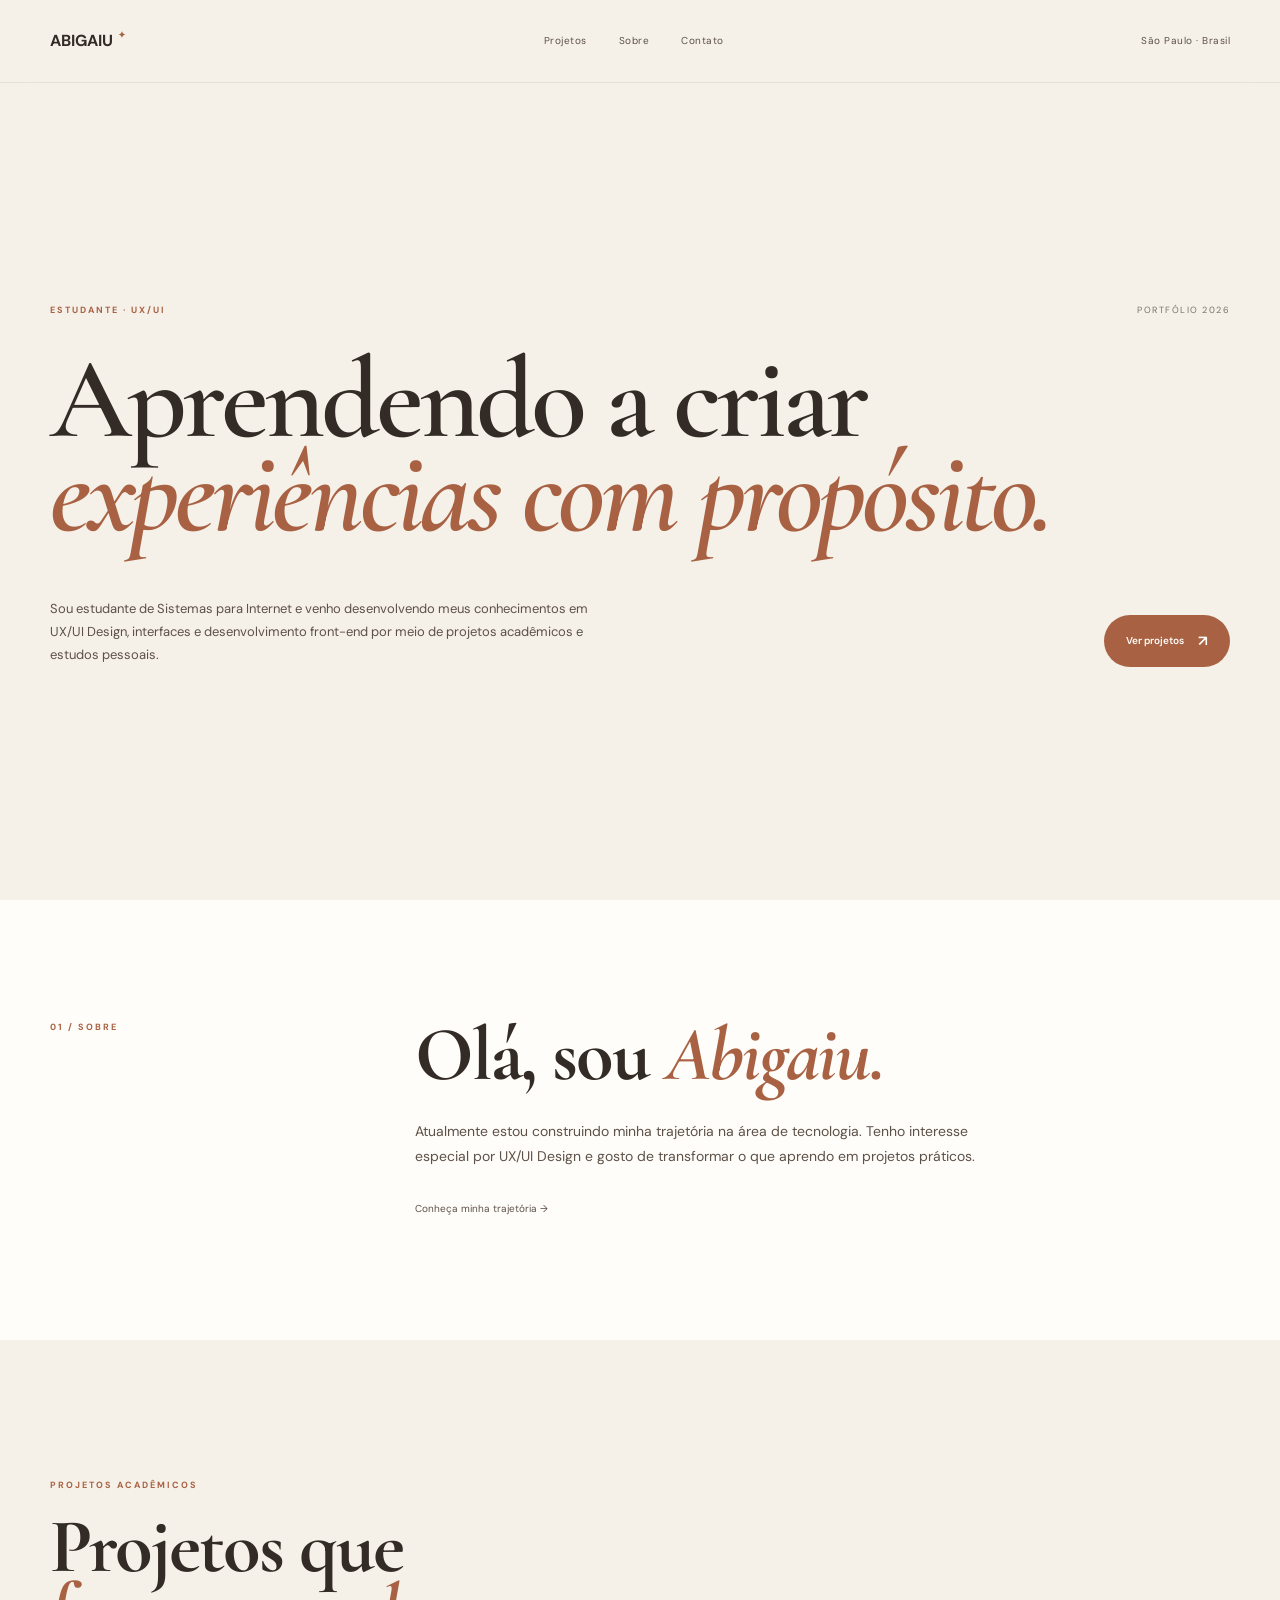
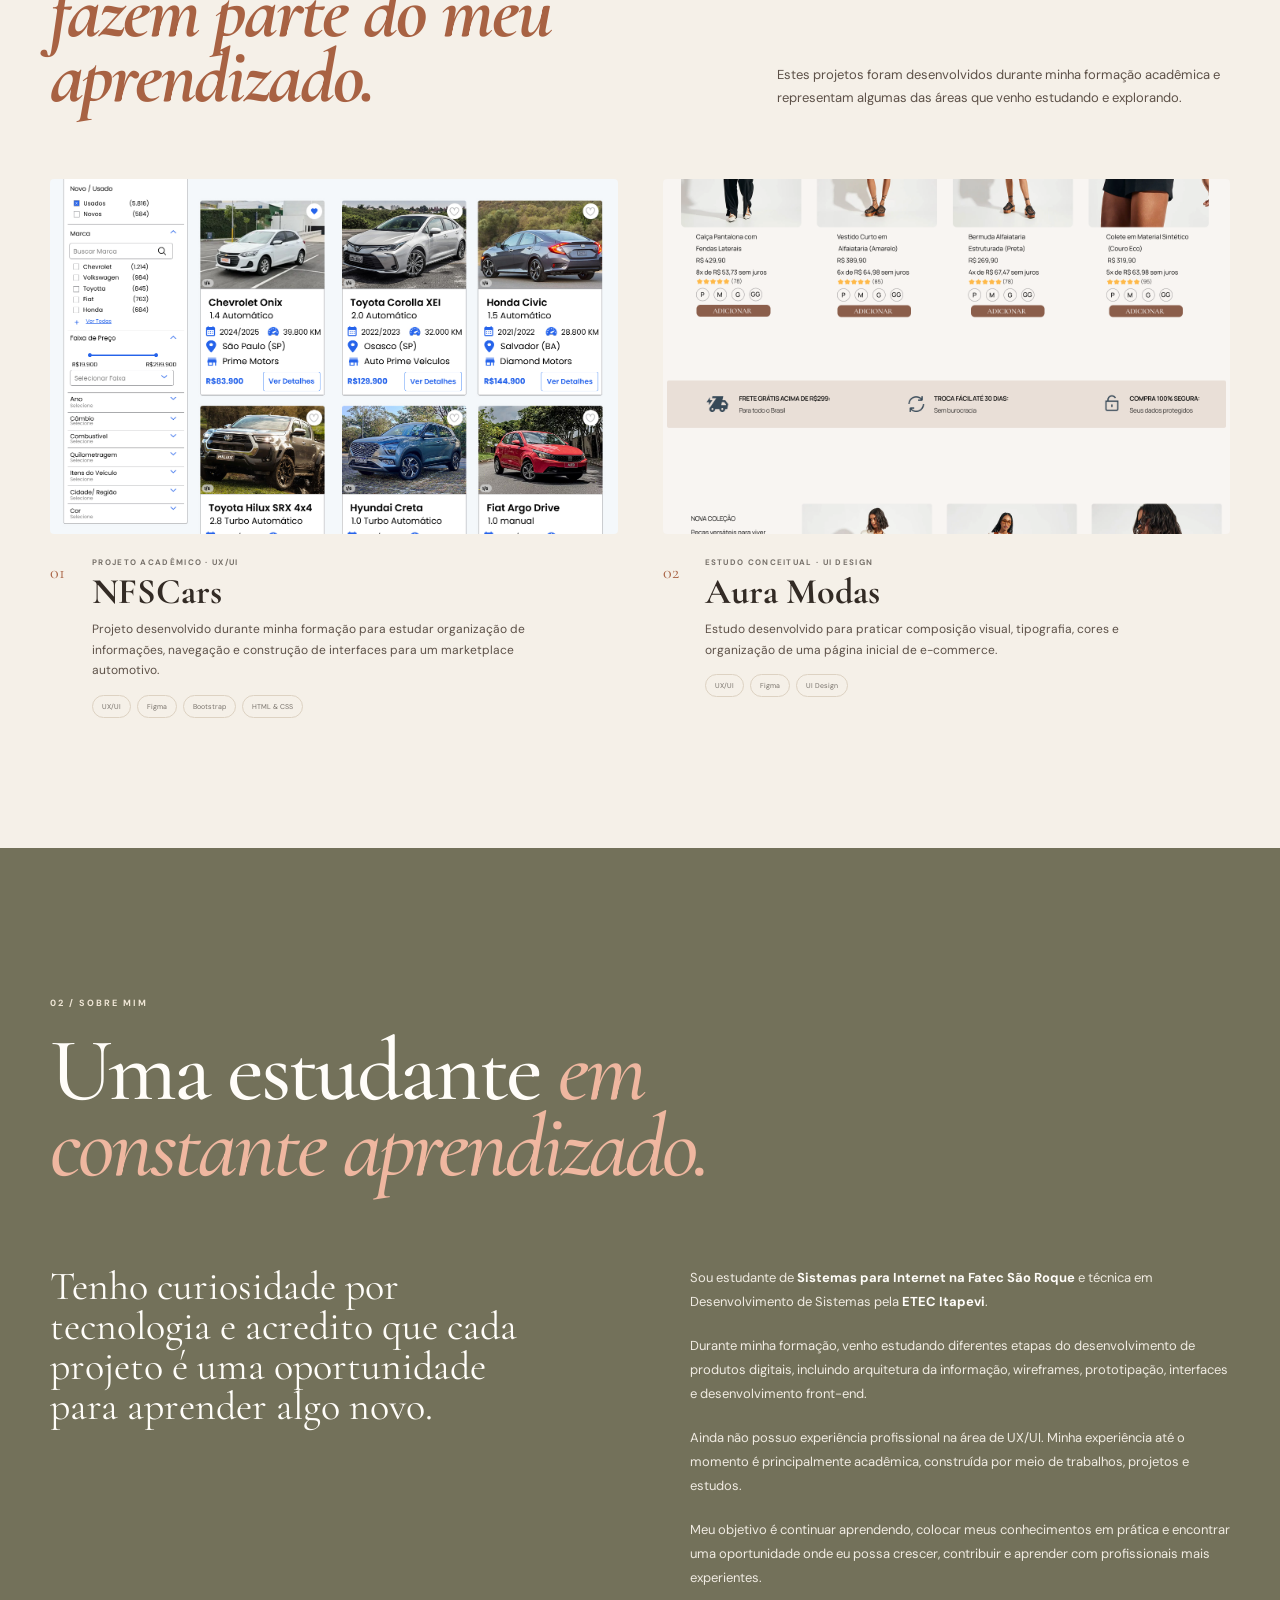
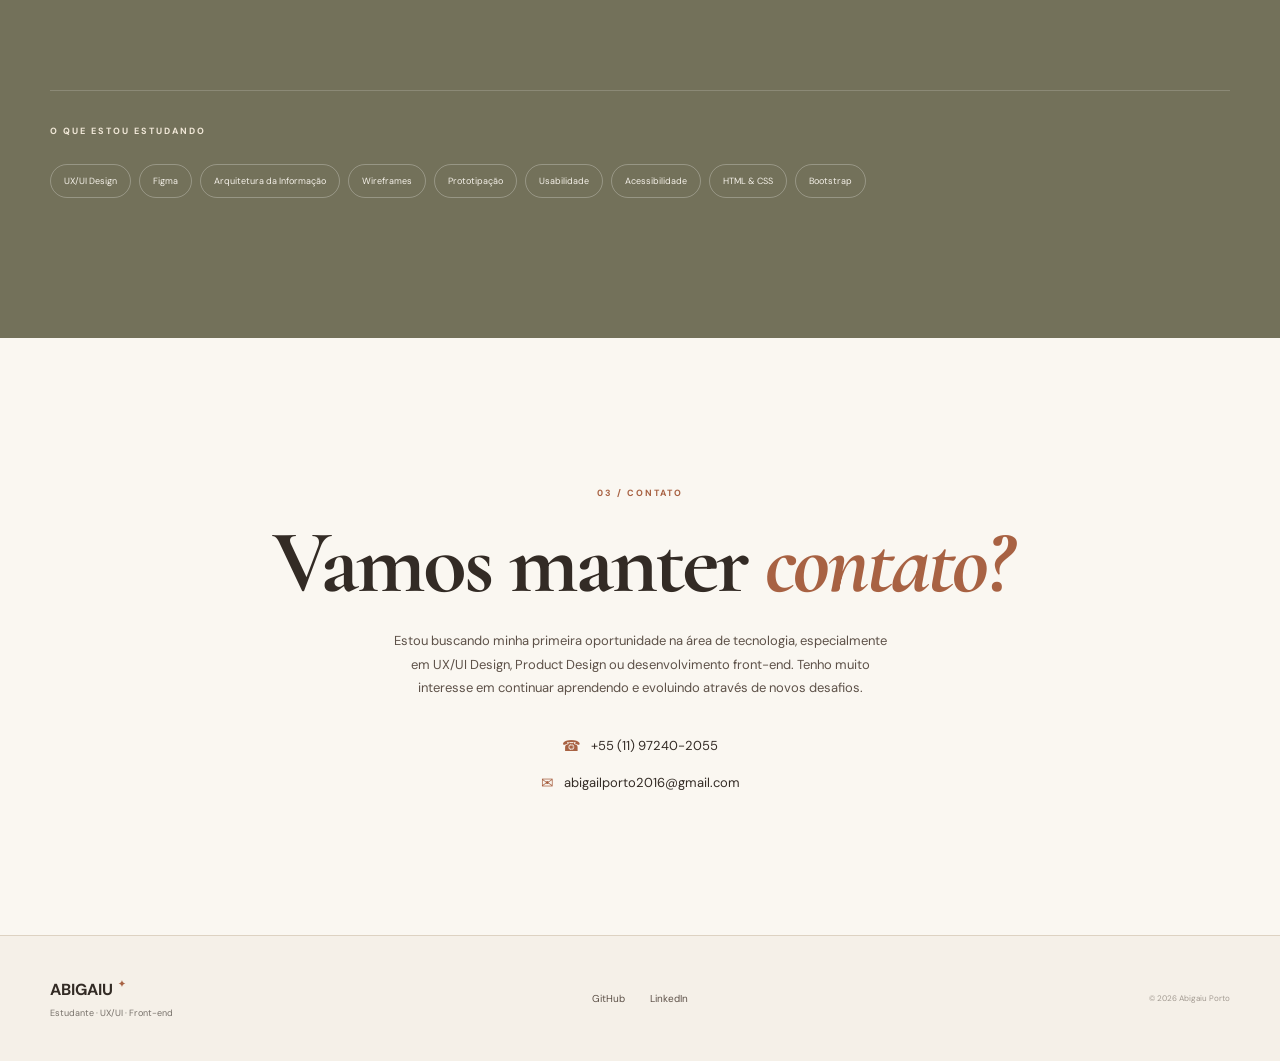
==== index.html @ 609b1595 "adcionando portfolio" ====
<!doctype html>
<html lang="pt-BR">

<head>
    <meta charset="UTF-8">
    <meta name="viewport" content="width=device-width, initial-scale=1.0">

    <meta
        name="description"
        content="Portfólio acadêmico de Abigaiu Porto, estudante de Sistemas para Internet com interesse em UX/UI Design e desenvolvimento front-end."
    >

    <meta name="author" content="Abigaiu Porto">

    <title>Abigaiu Porto | Portfólio</title>

    <link rel="preconnect" href="https://fonts.googleapis.com">
    <link rel="preconnect" href="https://fonts.gstatic.com" crossorigin>

    <link
        href="https://fonts.googleapis.com/css2?family=Cormorant+Garamond:ital,wght@0,500;0,600;0,700;1,500;1,600&family=DM+Sans:wght@400;500;600&display=swap"
        rel="stylesheet"
    >

    <link rel="stylesheet" href="css/style.css">
</head>

<body>

    <header>
        <div class="container nav">

            <a href="index.html" class="logo">
                ABIGAIU<span>✦</span>
            </a>

            <nav aria-label="Navegação principal">
                <a href="#projetos">Projetos</a>
                <a href="#sobre">Sobre</a>
                <a href="#contato">Contato</a>
            </nav>

            <span class="header-contact">
                São Paulo · Brasil
            </span>

        </div>
    </header>

    <main>

        <!-- HERO -->

        <section class="hero">

            <div class="container">

                <div class="hero-top">
                    <span class="eyebrow">
                        ESTUDANTE · UX/UI
                    </span>

                    <span class="hero-location">
                        PORTFÓLIO 2026
                    </span>
                </div>

                <h1>
                    Aprendendo a criar
                    <em>experiências com propósito.</em>
                </h1>

                <div class="hero-bottom">

                    <p>
                        Sou estudante de Sistemas para Internet e venho
                        desenvolvendo meus conhecimentos em UX/UI Design,
                        interfaces e desenvolvimento front-end por meio de
                        projetos acadêmicos e estudos pessoais.
                    </p>

                    <a href="#projetos" class="button">
                        Ver projetos
                        <span>↗</span>
                    </a>

                </div>

            </div>

        </section>


        <!-- INTRODUÇÃO -->

        <section class="intro">

            <div class="container intro-grid">

                <span class="section-number">
                    01 / SOBRE
                </span>

                <div>

                    <h2>
                        Olá, sou
                        <em>Abigaiu.</em>
                    </h2>

                    <p>
                        Atualmente estou construindo minha trajetória na área
                        de tecnologia. Tenho interesse especial por UX/UI
                        Design e gosto de transformar o que aprendo em
                        projetos práticos.
                    </p>

                    <a href="#sobre" class="text-link">
                        Conheça minha trajetória →
                    </a>

                </div>

            </div>

        </section>


        <!-- PROJETOS -->

        <section id="projetos" class="projects">

            <div class="container">

                <div class="section-heading">

                    <div>

                        <span class="eyebrow">
                            PROJETOS ACADÊMICOS
                        </span>

                        <h2>
                            Projetos que
                            <em>fazem parte do meu aprendizado.</em>
                        </h2>

                    </div>

                    <p>
                        Estes projetos foram desenvolvidos durante minha
                        formação acadêmica e representam algumas das áreas
                        que venho estudando e explorando.
                    </p>

                </div>


                <div class="projects-grid">

                    <!-- NFSCARS -->

                    <article class="project">

                        <a
                            href="nfscar.html"
                            aria-label="Ver estudo de caso do projeto NFSCars"
                        >

                            <div class="project-image">

                                <img
                                    src="img/nfscar.jpg"
                                    alt="Interface do projeto acadêmico NFSCars"
                                    loading="lazy"
                                >

                                <span class="project-view">
                                    Ver projeto ↗
                                </span>

                            </div>

                            <div class="project-info">

                                <span class="project-number">
                                    01
                                </span>

                                <div>

                                    <span class="project-category">
                                        PROJETO ACADÊMICO · UX/UI
                                    </span>

                                    <h3>
                                        NFSCars
                                    </h3>

                                    <p>
                                        Projeto desenvolvido durante minha
                                        formação para estudar organização de
                                        informações, navegação e construção
                                        de interfaces para um marketplace
                                        automotivo.
                                    </p>

                                    <ul class="tags">
                                        <li>UX/UI</li>
                                        <li>Figma</li>
                                        <li>Bootstrap</li>
                                        <li>HTML & CSS</li>
                                    </ul>

                                </div>

                            </div>

                        </a>

                    </article>


                    <!-- AURA MODAS -->

                    <article class="project">

                        <a
                            href="aura.html"
                            aria-label="Ver estudo de caso do projeto Aura Modas"
                        >

                            <div class="project-image">

                                <img
                                    src="img/aura.png"
                                    alt="Interface do projeto acadêmico Aura Modas"
                                    loading="lazy"
                                >

                                <span class="project-view">
                                    Ver projeto ↗
                                </span>

                            </div>

                            <div class="project-info">

                                <span class="project-number">
                                    02
                                </span>

                                <div>

                                    <span class="project-category">
                                        ESTUDO CONCEITUAL · UI DESIGN
                                    </span>

                                    <h3>
                                        Aura Modas
                                    </h3>

                                    <p>
                                        Estudo desenvolvido para praticar
                                        composição visual, tipografia, cores
                                        e organização de uma página inicial
                                        de e-commerce.
                                    </p>

                                    <ul class="tags">
                                        <li>UX/UI</li>
                                        <li>Figma</li>
                                        <li>UI Design</li>
                                    </ul>

                                </div>

                            </div>

                        </a>

                    </article>

                </div>

            </div>

        </section>


        <!-- SOBRE -->

        <section id="sobre" class="about">

            <div class="container">

                <span class="eyebrow">
                    02 / SOBRE MIM
                </span>

                <h2>
                    Uma estudante
                    <em>em constante aprendizado.</em>
                </h2>

                <div class="about-grid">

                    <p class="large-text">
                        Tenho curiosidade por tecnologia e acredito que cada
                        projeto é uma oportunidade para aprender algo novo.
                    </p>

                    <div class="about-text">

                        <p>
                            Sou estudante de
                            <strong>Sistemas para Internet na Fatec São Roque</strong>
                            e técnica em Desenvolvimento de Sistemas pela
                            <strong>ETEC Itapevi</strong>.
                        </p>

                        <p>
                            Durante minha formação, venho estudando diferentes
                            etapas do desenvolvimento de produtos digitais,
                            incluindo arquitetura da informação, wireframes,
                            prototipação, interfaces e desenvolvimento
                            front-end.
                        </p>

                        <p>
                            Ainda não possuo experiência profissional na área
                            de UX/UI. Minha experiência até o momento é
                            principalmente acadêmica, construída por meio de
                            trabalhos, projetos e estudos.
                        </p>

                        <p>
                            Meu objetivo é continuar aprendendo, colocar meus
                            conhecimentos em prática e encontrar uma
                            oportunidade onde eu possa crescer, contribuir e
                            aprender com profissionais mais experientes.
                        </p>

                    </div>

                </div>


                <div class="skills">

                    <span class="eyebrow">
                        O QUE ESTOU ESTUDANDO
                    </span>

                    <div>

                        <span>UX/UI Design</span>
                        <span>Figma</span>
                        <span>Arquitetura da Informação</span>
                        <span>Wireframes</span>
                        <span>Prototipação</span>
                        <span>Usabilidade</span>
                        <span>Acessibilidade</span>
                        <span>HTML & CSS</span>
                        <span>Bootstrap</span>

                    </div>

                </div>

            </div>

        </section>


        <!-- CONTATO -->

        <section id="contato" class="contact">

            <div class="container">

                <span class="eyebrow">
                    03 / CONTATO
                </span>

                <h2>
                    Vamos manter
                    <em>contato?</em>
                </h2>

                <p>
                    Estou buscando minha primeira oportunidade na área de
                    tecnologia, especialmente em UX/UI Design, Product Design
                    ou desenvolvimento front-end. Tenho muito interesse em
                    continuar aprendendo e evoluindo através de novos desafios.
                </p>

                <div class="contact-info">

                    <a href="tel:+5511972402055">
                        <span aria-hidden="true">☎</span>
                        +55 (11) 97240-2055
                    </a>

                    <a href="mailto:abigailporto2016@gmail.com">
                        <span aria-hidden="true">✉</span>
                        abigailporto2016@gmail.com
                    </a>

                </div>

            </div>

        </section>

    </main>


    <!-- FOOTER -->

    <footer>

        <div class="container footer-grid">

            <div>

                <a href="index.html" class="logo">
                    ABIGAIU<span>✦</span>
                </a>

                <p>
                    Estudante · UX/UI · Front-end
                </p>

            </div>

            <div class="footer-links">

                <a
                    href="https://github.com/SEU-USUARIO"
                    target="_blank"
                    rel="noopener noreferrer"
                >
                    GitHub
                </a>

                <a
                    href="https://www.linkedin.com/in/abigaiu-porto-aab7561bb/"
                    target="_blank"
                    rel="noopener noreferrer"
                >
                    LinkedIn
                </a>

            </div>

            <small>
                © 2026 Abigaiu Porto
            </small>

        </div>

    </footer>

</body>

</html>
---- css/style.css ----
:root {
    --cream: #f5f0e8;
    --cream-light: #faf7f1;
    --beige: #e5d8c5;
    --brown: #332b25;
    --brown-light: #5d5148;
    --terracotta: #a86243;
    --olive: #73715a;
    --gray: #77716a;
    --gray-light: #a29a91;
    --white: #fffdf9;
    --line: #ddd2c2;

    --sans: "DM Sans", sans-serif;
    --serif: "Cormorant Garamond", Georgia, serif;

    --max: 1180px;
}

* {
    margin: 0;
    padding: 0;
    box-sizing: border-box;
}

html {
    scroll-behavior: smooth;
}

body {
    font-family: var(--sans);
    color: var(--brown);
    background: var(--cream);
    line-height: 1.6;
    overflow-x: hidden;
}

a {
    color: inherit;
    text-decoration: none;
}

img {
    display: block;
    max-width: 100%;
}

ul {
    list-style: none;
}

::selection {
    color: var(--white);
    background: var(--terracotta);
}

.container {
    width: min(var(--max), calc(100% - 80px));
    margin-inline: auto;
}


/* =========================
   TIPOGRAFIA
========================= */

.eyebrow,
.section-number {
    color: var(--terracotta);
    font-size: 9px;
    font-weight: 700;
    letter-spacing: 2px;
    text-transform: uppercase;
}

.section-number {
    display: block;
    margin-bottom: 18px;
}


/* =========================
   HEADER
========================= */

header {
    position: fixed;
    inset: 0 0 auto;
    z-index: 100;
    background: #f5f0e8eb;
    border-bottom: 1px solid #332b2514;
    backdrop-filter: blur(15px);
}

.nav {
    min-height: 82px;
    display: flex;
    align-items: center;
    justify-content: space-between;
}

.logo {
    display: flex;
    align-items: flex-start;
    font-size: 16px;
    font-weight: 700;
}

.logo span {
    margin-left: 5px;
    color: var(--terracotta);
    font-size: 9px;
}

nav {
    display: flex;
    align-items: center;
    gap: 32px;
}

nav a,
.header-contact {
    color: var(--brown-light);
    font-size: 10px;
    letter-spacing: .5px;
}

nav a {
    position: relative;
    transition: .25s;
}

nav a:hover {
    color: var(--terracotta);
}

nav a::after {
    content: "";
    position: absolute;
    left: 0;
    bottom: -7px;
    width: 0;
    height: 1px;
    background: var(--terracotta);
    transition: .25s;
}

nav a:hover::after {
    width: 100%;
}

.nav-button,
.button {
    display: inline-flex;
    align-items: center;
    justify-content: center;
    border-radius: 50px;
    color: var(--white);
    background: var(--terracotta);
    font-weight: 600;
    transition: .25s;
}

.nav-button {
    padding: 10px 17px;
    font-size: 9px;
}

.nav-button:hover,
.button:hover {
    color: var(--white);
    background: var(--brown);
    transform: translateY(-2px);
}


/* =========================
   BOTÕES
========================= */

.button {
    gap: 14px;
    padding: 14px 22px;
    font-size: 10px;
}

.button span {
    font-size: 15px;
}

.text-link {
    color: var(--brown-light);
    font-size: 10px;
}

.text-link:hover {
    color: var(--terracotta);
}


/* =========================
   HERO
========================= */

.hero {
    min-height: 100vh;
    padding: 150px 0 80px;
    display: flex;
    align-items: center;
}

.hero-top {
    display: flex;
    justify-content: space-between;
    align-items: center;
    margin-bottom: 35px;
}

.hero-location {
    color: var(--gray);
    font-size: 9px;
    letter-spacing: 1.5px;
}

.hero h1 {
    max-width: 1050px;
    font-family: var(--serif);
    font-size: clamp(70px, 9vw, 120px);
    line-height: .82;
    letter-spacing: -4px;
    font-weight: 600;
}

.hero h1 em {
    display: block;
    color: var(--terracotta);
    font-style: italic;
}

.hero-bottom {
    display: grid;
    grid-template-columns: 1fr auto;
    gap: 60px;
    align-items: end;
    margin-top: 55px;
}

.hero-bottom p {
    max-width: 560px;
    color: var(--brown-light);
    font-size: 13px;
    line-height: 1.8;
}


/* =========================
   INTRO
========================= */

.intro {
    padding: 120px 0;
    background: var(--white);
}

.intro-grid {
    display: grid;
    grid-template-columns: .35fr 1fr;
    gap: 80px;
}

.intro h2 {
    max-width: 700px;
    font-family: var(--serif);
    font-size: clamp(55px, 6vw, 80px);
    line-height: .9;
    letter-spacing: -2px;
}

.intro h2 em {
    color: var(--terracotta);
    font-style: italic;
}

.intro p {
    max-width: 570px;
    margin: 30px 0 25px;
    color: var(--brown-light);
    font-size: 14px;
    line-height: 1.8;
}


/* =========================
   PROJETOS
========================= */

.projects {
    padding: 130px 0;
}

.section-heading {
    display: grid;
    grid-template-columns: 1fr .7fr;
    gap: 80px;
    align-items: end;
    margin-bottom: 70px;
}

.section-heading h2 {
    max-width: 650px;
    margin-top: 18px;
    font-family: var(--serif);
    font-size: clamp(55px, 6vw, 82px);
    line-height: .85;
    letter-spacing: -2px;
}

.section-heading h2 em {
    display: block;
    color: var(--terracotta);
    font-style: italic;
}

.section-heading p {
    max-width: 450px;
    color: var(--brown-light);
    font-size: 13px;
    line-height: 1.8;
}


/* GRID DOS PROJETOS */

.projects-grid {
    display: grid;
    grid-template-columns: repeat(2, minmax(0, 1fr));
    gap: 45px;
    align-items: start;
}


/* CARD */

.project {
    width: 100%;
    margin: 0;
}

.project-image {
    position: relative;
    width: 100%;
    aspect-ratio: 16 / 10;
    overflow: hidden;
    background: var(--beige);
    border-radius: 4px;
}

.project-image img {
    width: 100%;
    height: 100%;
    object-fit: cover;
    transition: transform .5s ease;
}

.project:hover .project-image img {
    transform: scale(1.025);
}

.project-view {
    position: absolute;
    inset: 0;
    display: grid;
    place-items: center;
    opacity: 0;
    color: var(--brown);
    background: #332b2538;
    transition: opacity .3s;
}

.project:hover .project-view {
    opacity: 1;
}

.project-view::before {
    content: "";
    position: absolute;
    width: 68px;
    height: 68px;
    border-radius: 50%;
    background: var(--white);
}

.project-view {
    font-size: 9px;
    font-weight: 600;
    letter-spacing: 1px;
    text-transform: uppercase;
}

.project-view {
    z-index: 1;
}

.project-view::before {
    z-index: -1;
}


/* INFORMAÇÕES */

.project-info {
    display: grid;
    grid-template-columns: 30px 1fr;
    gap: 12px;
    padding-top: 22px;
}

.project-number {
    padding-top: 2px;
    color: var(--terracotta);
    font-family: var(--serif);
    font-size: 18px;
}

.project-category {
    display: block;
    margin-bottom: 7px;
    color: var(--gray);
    font-size: 8px;
    font-weight: 700;
    letter-spacing: 1.3px;
}

.project-info h3 {
    font-family: var(--serif);
    font-size: 36px;
    line-height: .9;
}

.project-info p {
    max-width: 480px;
    margin-top: 11px;
    color: var(--brown-light);
    font-size: 12px;
    line-height: 1.7;
}


/* TAGS */

.tags {
    display: flex;
    flex-wrap: wrap;
    gap: 6px;
    margin-top: 14px;
}

.tags li {
    padding: 5px 9px;
    border: 1px solid var(--line);
    border-radius: 50px;
    color: var(--gray);
    font-size: 7px;
}


/* =========================
   SOBRE
========================= */

.about {
    padding: 140px 0;
    color: var(--white);
    background: var(--olive);
}

.about .eyebrow {
    color: #f0e7d7;
}

.about h2 {
    max-width: 850px;
    margin-top: 20px;
    font-family: var(--serif);
    font-size: clamp(60px, 7vw, 90px);
    line-height: .85;
    letter-spacing: -3px;
    font-weight: 500;
}

.about h2 em {
    color: #efb7a0;
    font-style: italic;
}

.about-grid {
    display: grid;
    grid-template-columns: 1fr 1fr;
    gap: 100px;
    margin-top: 80px;
}

.large-text {
    max-width: 500px;
    font-family: var(--serif);
    font-size: 40px;
    line-height: 1;
    color: var(--white);
}

.about-text p {
    max-width: 570px;
    margin-bottom: 20px;
    color: #f0ebe2;
    font-size: 13px;
    line-height: 1.85;
}

.about-text strong {
    color: var(--white);
}


/* COMPETÊNCIAS */

.skills {
    margin-top: 80px;
    padding-top: 25px;
    border-top: 1px solid #ffffff2b;
}

.skills > div {
    display: flex;
    flex-wrap: wrap;
    gap: 8px;
    margin-top: 22px;
}

.skills > div > span {
    padding: 9px 13px;
    border: 1px solid #ffffff42;
    border-radius: 50px;
    color: #f5f1e9;
    font-size: 9px;
}


/* =========================
   CONTATO
========================= */

.contact {
    padding: 140px 0;
    text-align: center;
    background: var(--cream-light);
}

.contact h2 {
    max-width: 850px;
    margin: 22px auto;
    font-family: var(--serif);
    font-size: clamp(60px, 7vw, 95px);
    line-height: .82;
    letter-spacing: -3px;
}

.contact h2 em {
    color: var(--terracotta);
    font-style: italic;
}

.contact p {
    max-width: 500px;
    margin: 30px auto 35px;
    color: var(--brown-light);
    font-size: 13px;
    line-height: 1.8;
}

.contact-info {
    display: flex;
    flex-direction: column;
    align-items: center;
    gap: 13px;
}

.contact-info a {
    display: inline-flex;
    align-items: center;
    gap: 10px;
    color: var(--brown);
    font-size: 13px;
    transition: color .25s;
}

.contact-info a span {
    color: var(--terracotta);
    font-size: 15px;
}

.contact-info a:hover {
    color: var(--terracotta);
}


/* =========================
   CASES
========================= */

.case-header {
    padding: 175px 0 75px;
}

.case-header h1 {
    max-width: 1000px;
    margin-top: 20px;
    font-family: var(--serif);
    font-size: clamp(70px, 9vw, 115px);
    line-height: .8;
    letter-spacing: -3px;
}

.case-header h1 em {
    display: block;
    color: var(--terracotta);
    font-style: italic;
}

.case-header p {
    max-width: 650px;
    margin-top: 35px;
    color: var(--brown-light);
    font-size: 15px;
    line-height: 1.8;
}

.case-header .tags {
    margin-top: 22px;
}

.case-image {
    margin-bottom: 100px;
}

.case-image .container {
    width: min(1180px, calc(100% - 80px));
}

.case-image img {
    width: 100%;
    height: auto;
    background: var(--beige);
    border-radius: 4px;
    box-shadow: 0 20px 60px #332b2514;
}


/* SEÇÕES DO CASE */

.case-section {
    padding: 90px 0;
    border-top: 1px solid var(--line);
}

.case-grid {
    display: grid;
    grid-template-columns: .7fr 1.3fr;
    gap: 100px;
}

.case-section h2 {
    font-family: var(--serif);
    font-size: 48px;
    line-height: .9;
}

.case-section p {
    max-width: 700px;
    margin-bottom: 20px;
    color: var(--brown-light);
    font-size: 14px;
    line-height: 1.9;
}

.case-list li {
    padding: 15px 0;
    border-bottom: 1px solid var(--line);
    color: var(--brown-light);
    font-size: 13px;
}

.case-list li::before {
    content: "✦";
    margin-right: 12px;
    color: var(--terracotta);
    font-size: 9px;
}

.case-highlight {
    background: var(--white);
}


/* CTA DO CASE */

.case-cta {
    padding: 130px 0;
    text-align: center;
    color: var(--white);
    background: var(--olive);
}

.case-cta .eyebrow {
    color: #f0e7d7;
}

.case-cta h2 {
    max-width: 700px;
    margin: 20px auto 35px;
    font-family: var(--serif);
    font-size: clamp(60px, 7vw, 90px);
    line-height: .85;
    font-weight: 500;
}

.case-cta h2 em {
    color: #efb7a0;
    font-style: italic;
}

.case-cta .button {
    color: var(--brown);
    background: var(--white);
}

.case-cta .button:hover {
    color: var(--white);
    background: var(--terracotta);
}


/* =========================
   FOOTER
========================= */

footer {
    border-top: 1px solid var(--line);
    background: var(--cream);
}

.footer-grid {
    min-height: 125px;
    display: grid;
    grid-template-columns: 1fr auto 1fr;
    align-items: center;
    gap: 30px;
}

footer p {
    margin-top: 4px;
    color: var(--gray);
    font-size: 9px;
}

footer a:not(.logo) {
    color: var(--brown-light);
    font-size: 10px;
}

footer a:not(.logo):hover {
    color: var(--terracotta);
}

.footer-links {
    display: flex;
    gap: 25px;
}

footer small {
    justify-self: end;
    color: var(--gray-light);
    font-size: 8px;
}


/* =========================
   TABLET
========================= */

@media (max-width: 900px) {

    .container {
        width: min(var(--max), calc(100% - 50px));
    }

    .hero-bottom,
    .intro-grid,
    .section-heading,
    .about-grid,
    .case-grid {
        grid-template-columns: 1fr;
    }

    .hero-bottom {
        gap: 30px;
    }

    .intro-grid {
        gap: 40px;
    }

    .section-heading {
        gap: 30px;
    }

    .about-grid {
        gap: 45px;
    }

    .case-grid {
        gap: 35px;
    }

    .projects-grid {
        gap: 30px;
    }

    .footer-grid {
        grid-template-columns: 1fr auto;
    }

}


/* =========================
   MOBILE
========================= */

@media (max-width: 600px) {

    .container {
        width: calc(100% - 40px);
    }

    .nav {
        min-height: 70px;
    }

    nav {
        gap: 15px;
    }

    nav a {
        font-size: 9px;
    }

    .header-contact {
        display: none;
    }

    .nav-button {
        display: none;
    }


    /* HERO */

    .hero {
        min-height: auto;
        padding: 120px 0 70px;
    }

    .hero-top {
        margin-bottom: 30px;
    }

    .hero h1 {
        font-size: 62px;
        letter-spacing: -2px;
    }

    .hero-bottom {
        margin-top: 40px;
    }

    .hero-bottom p {
        font-size: 12px;
    }


    /* INTRO */

    .intro,
    .projects,
    .about {
        padding: 90px 0;
    }

    .intro h2 {
        font-size: 58px;
    }


    /* PROJETOS */

    .section-heading {
        margin-bottom: 45px;
    }

    .section-heading h2 {
        font-size: 58px;
    }

    .projects-grid {
        grid-template-columns: 1fr;
        gap: 65px;
    }

    .project-image {
        aspect-ratio: 16 / 10;
    }

    .project-info {
        grid-template-columns: 28px 1fr;
        gap: 10px;
        padding-top: 18px;
    }

    .project-info h3 {
        font-size: 38px;
    }

    .project-info p {
        font-size: 12px;
    }


    /* SOBRE */

    .about h2 {
        font-size: 62px;
        letter-spacing: -2px;
    }

    .about-grid {
        margin-top: 60px;
    }

    .large-text {
        font-size: 34px;
    }

    .about-text p {
        font-size: 12px;
    }


    /* CONTATO */

    .contact {
        padding: 100px 0;
    }

    .contact h2 {
        font-size: 62px;
    }


    /* CASE */

    .case-header {
        padding: 130px 0 55px;
    }

    .case-header h1 {
        font-size: 62px;
        letter-spacing: -2px;
    }

    .case-header p {
        font-size: 13px;
    }

    .case-image {
        margin-bottom: 60px;
    }

    .case-image .container {
        width: calc(100% - 20px);
    }

    .case-section {
        padding: 65px 0;
    }

    .case-section h2 {
        font-size: 42px;
    }

    .case-section p {
        font-size: 12px;
    }

    .case-cta {
        padding: 100px 0;
    }

    .case-cta h2 {
        font-size: 62px;
    }


    /* FOOTER */

    .footer-grid {
        grid-template-columns: 1fr;
        gap: 20px;
        padding: 30px 0;
    }

    .footer-links {
        gap: 20px;
    }

    footer small {
        justify-self: start;
    }

}


/* =========================
   TELAS MUITO PEQUENAS
========================= */

@media (max-width: 380px) {

    .hero h1,
    .section-heading h2,
    .about h2,
    .contact h2,
    .case-header h1,
    .case-cta h2 {
        font-size: 54px;
    }

    .intro h2 {
        font-size: 52px;
    }

    .project-info h3 {
        font-size: 34px;
    }

}


/* =========================
   ACESSIBILIDADE
========================= */

@media (prefers-reduced-motion: reduce) {

    html {
        scroll-behavior: auto;
    }

    *,
    *::before,
    *::after {
        transition-duration: .01ms !important;
        animation-duration: .01ms !important;
        animation-iteration-count: 1 !important;
    }

}
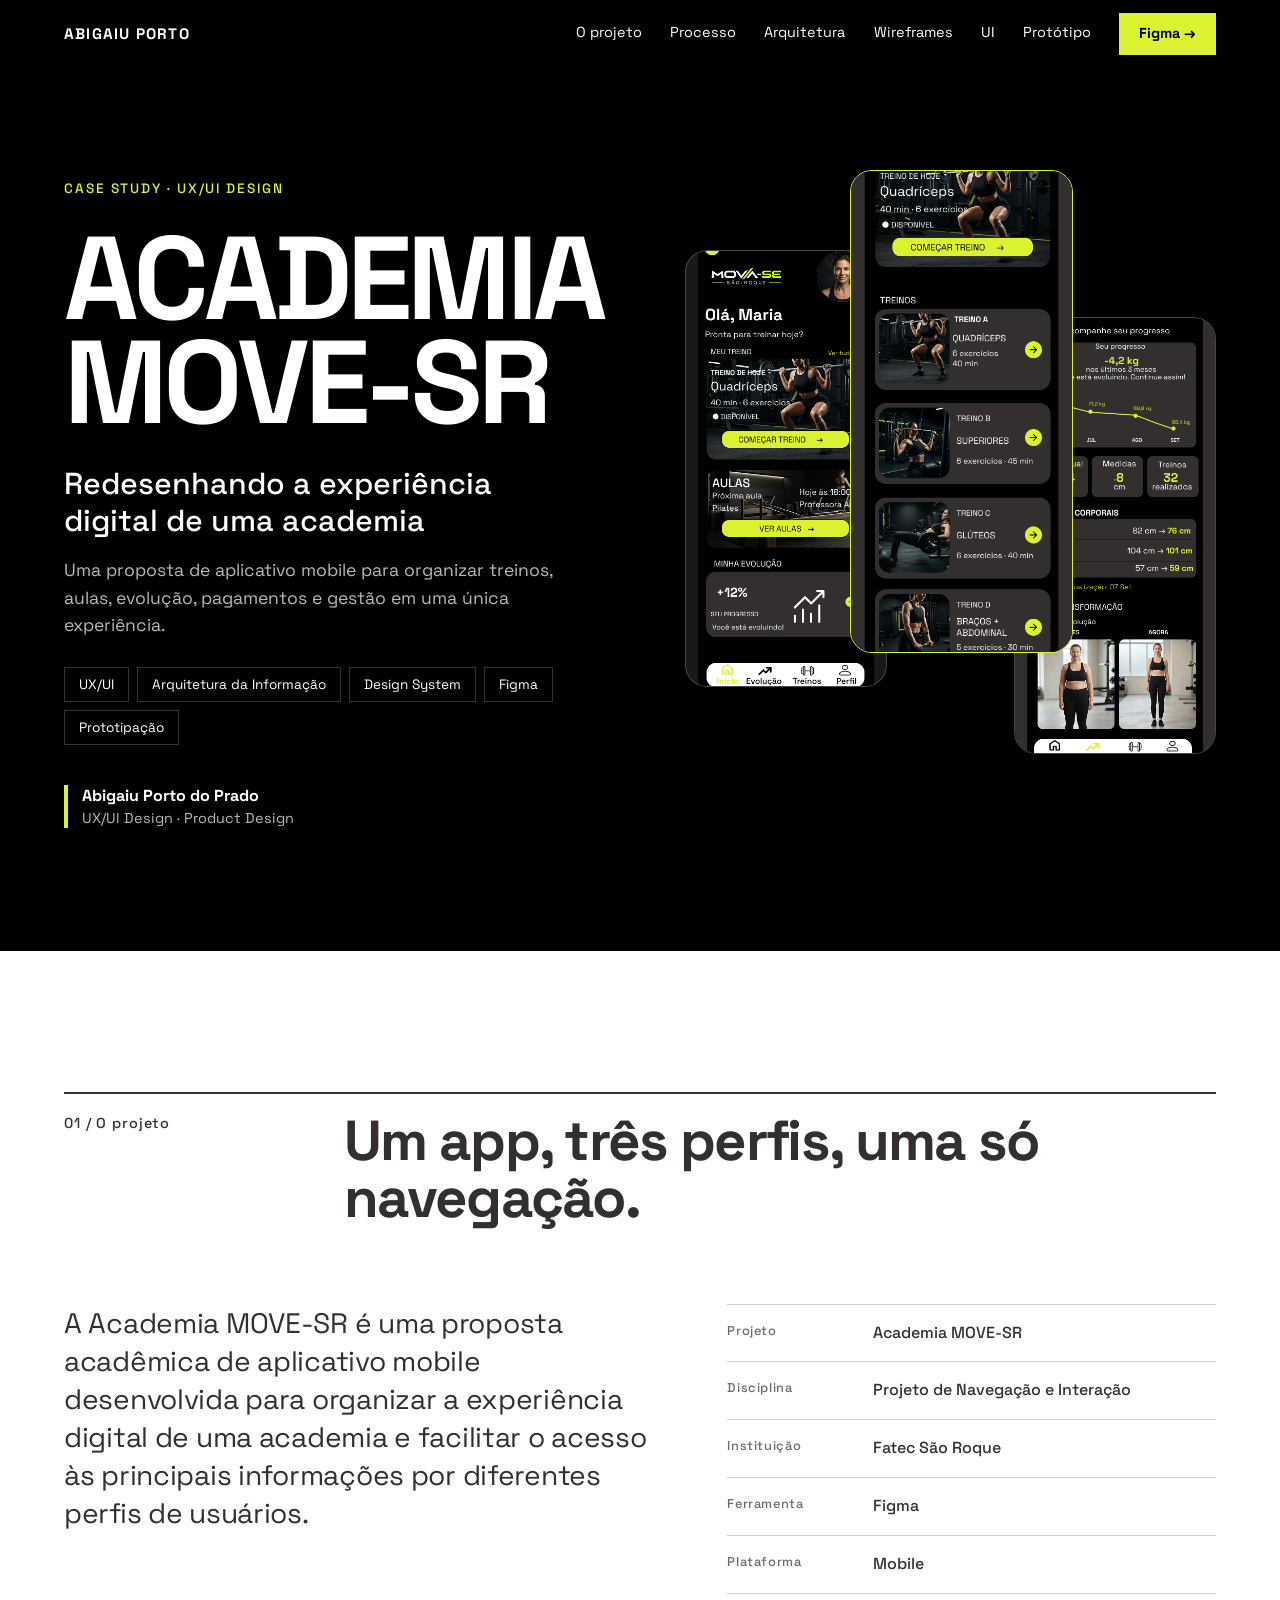
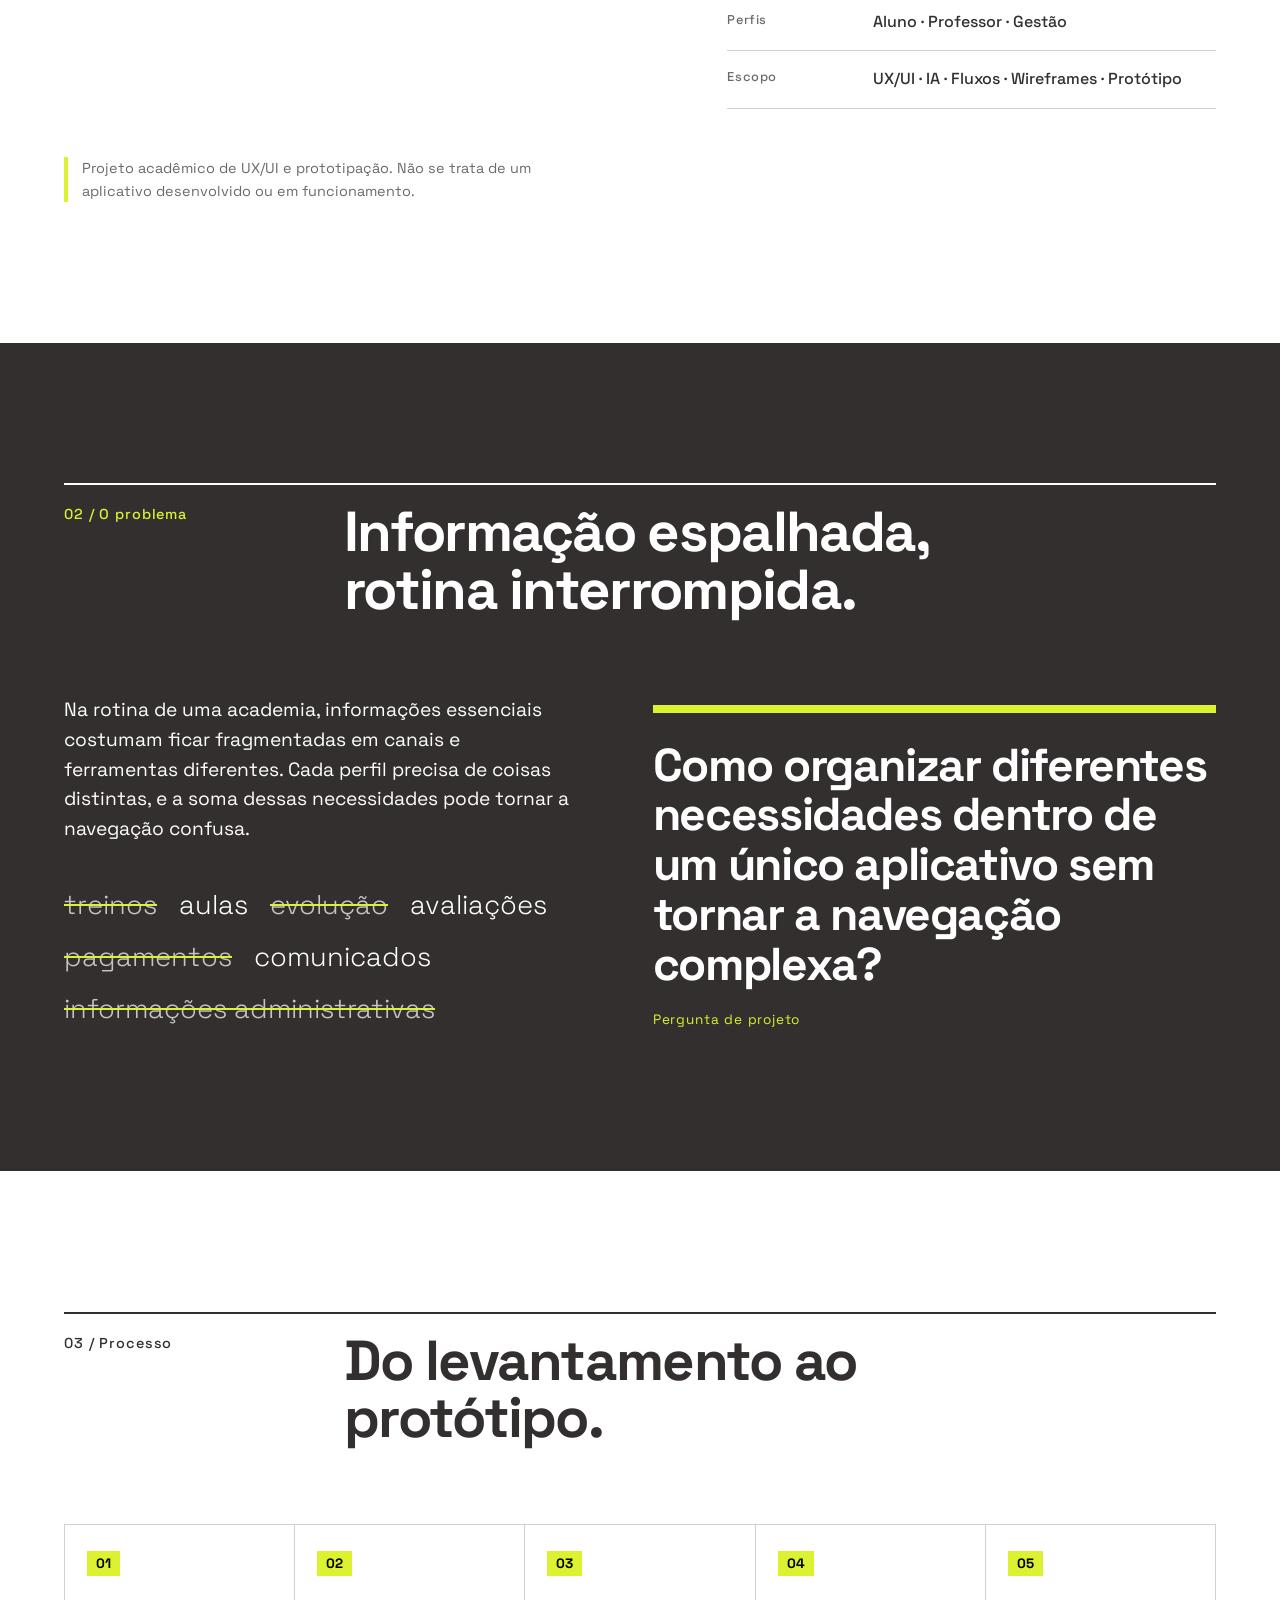
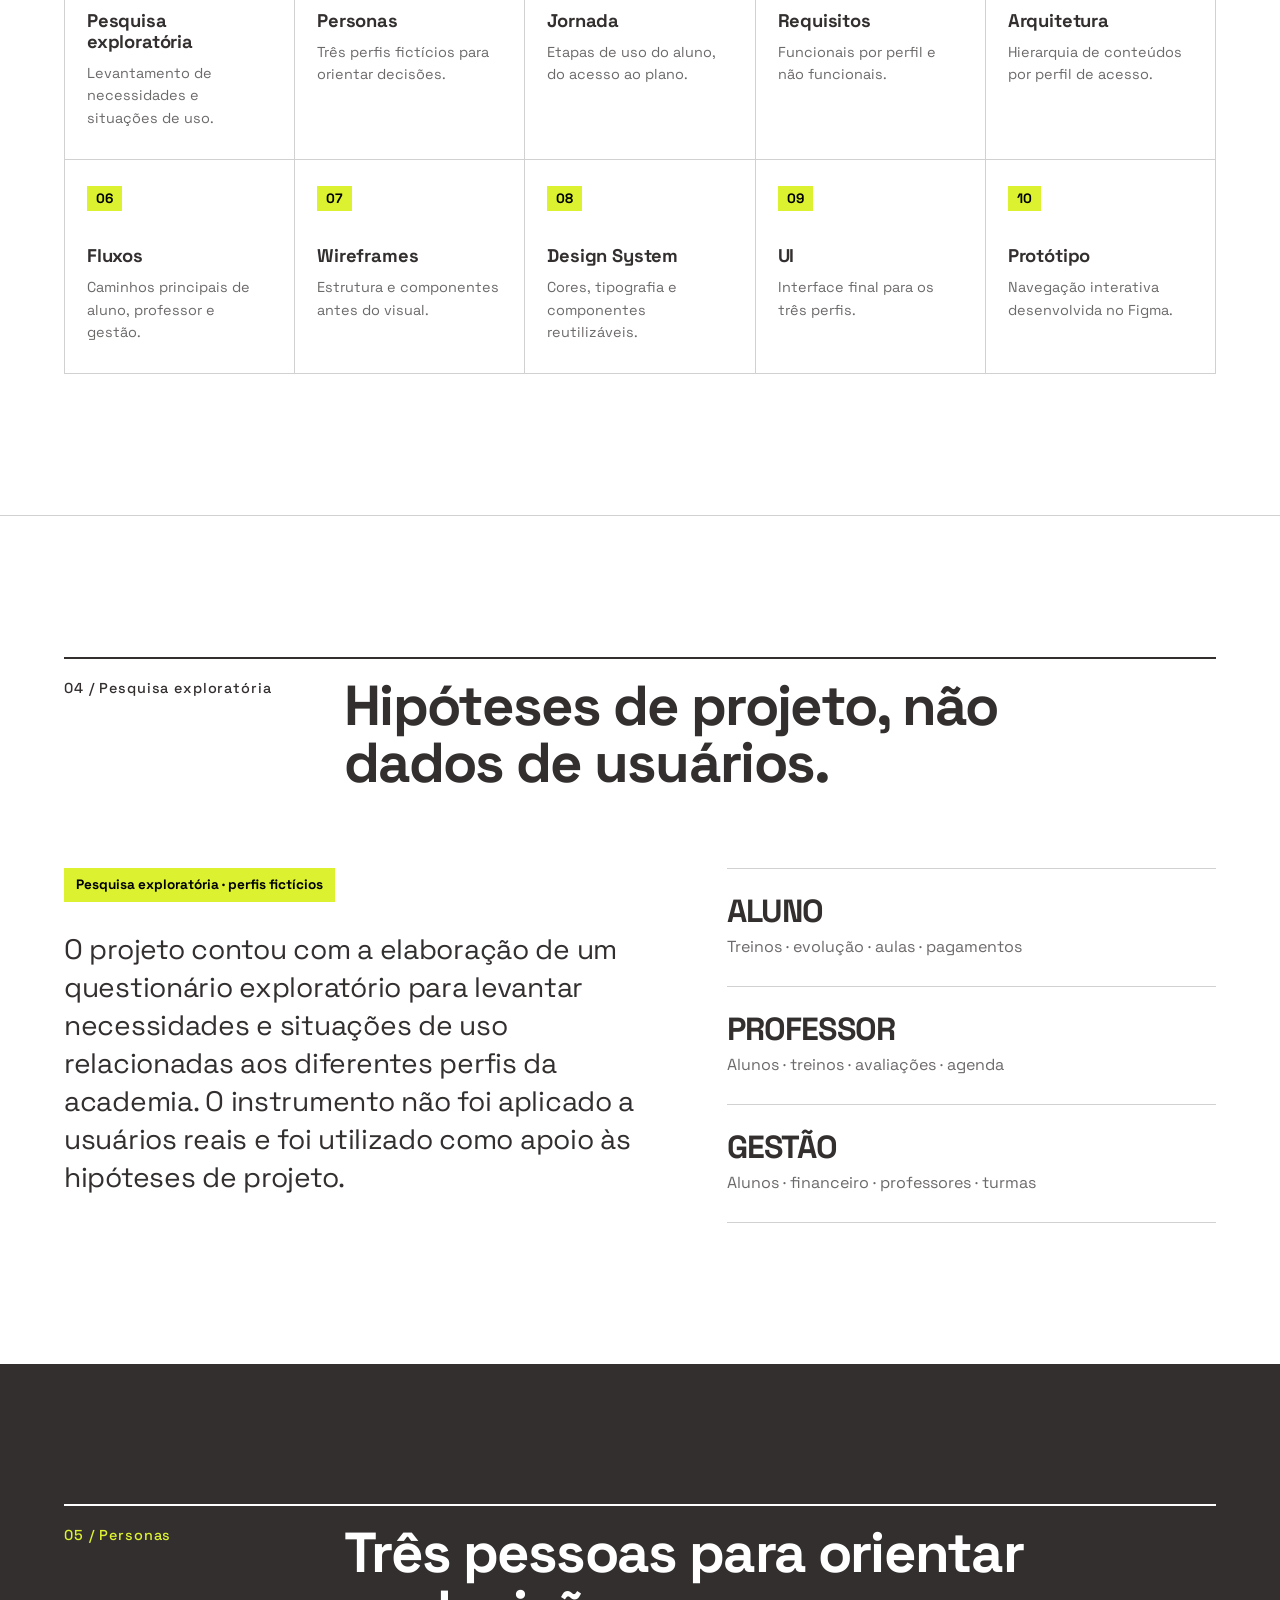
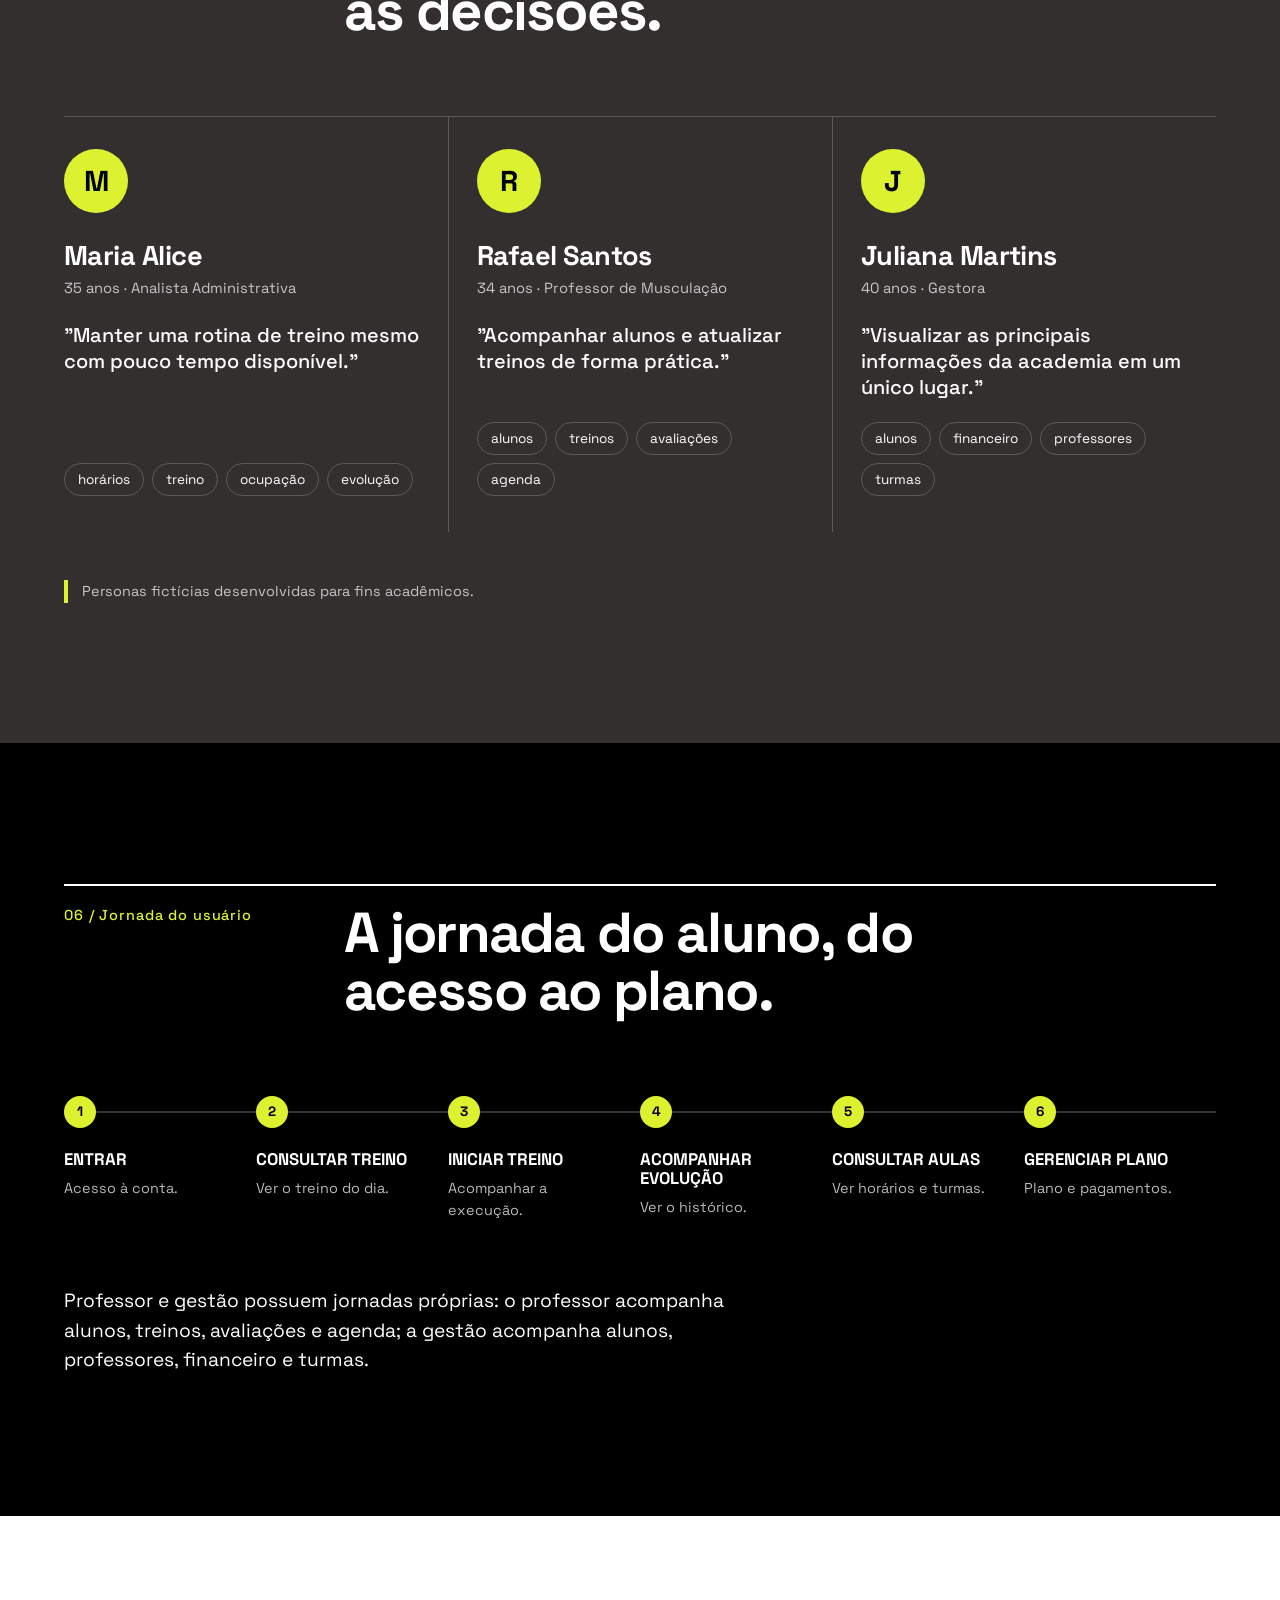
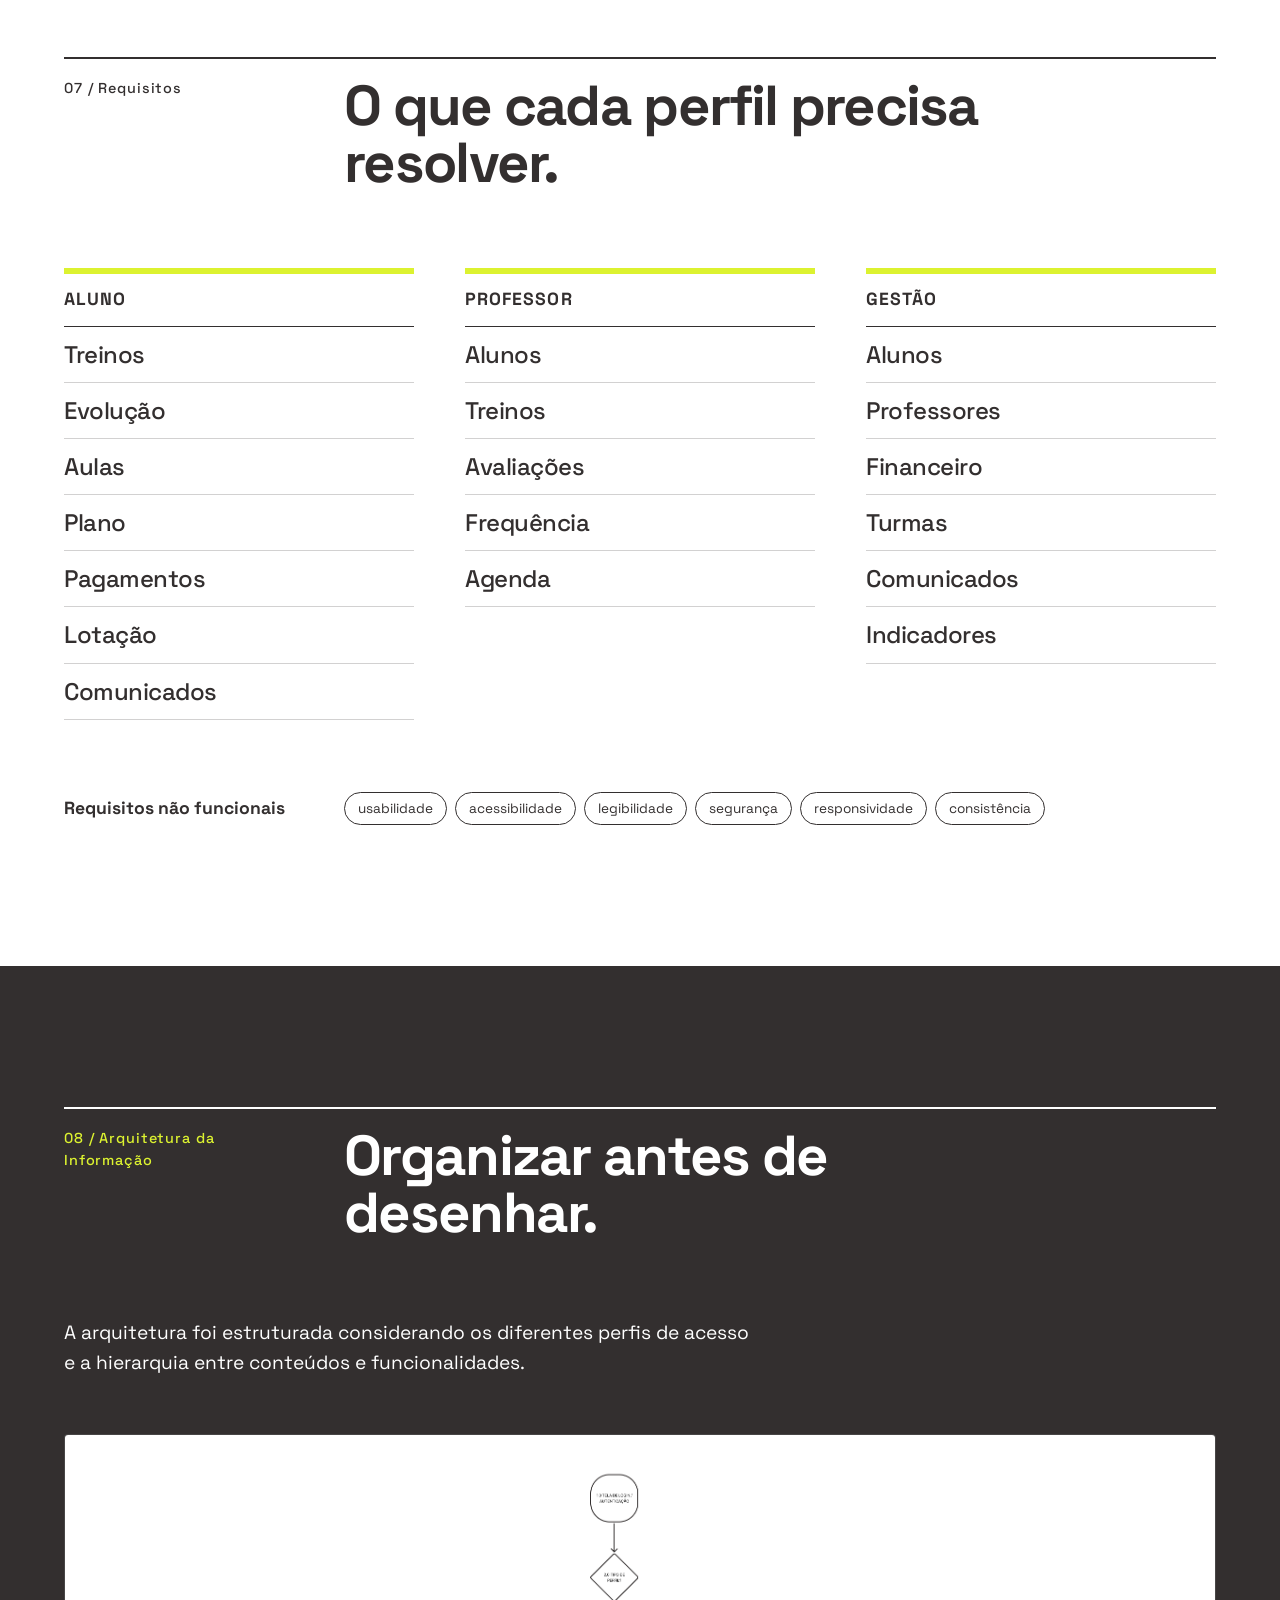
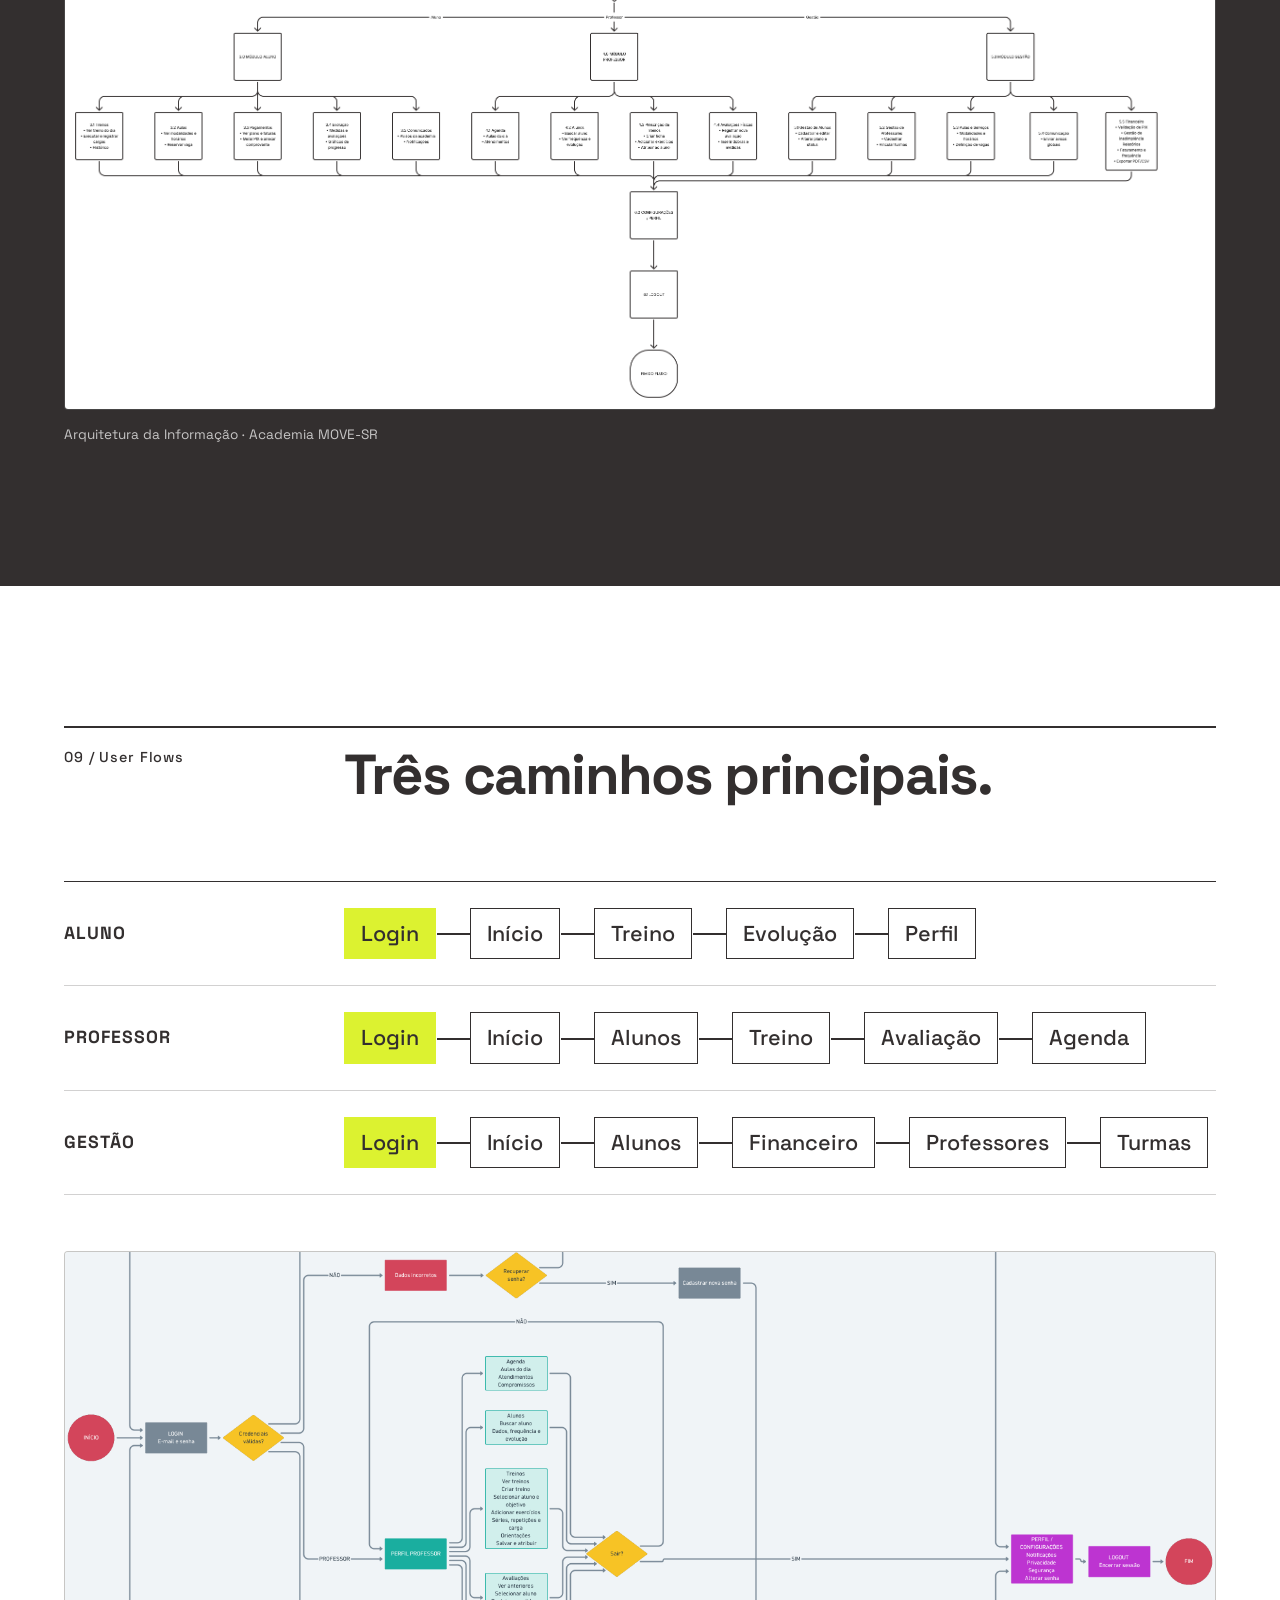
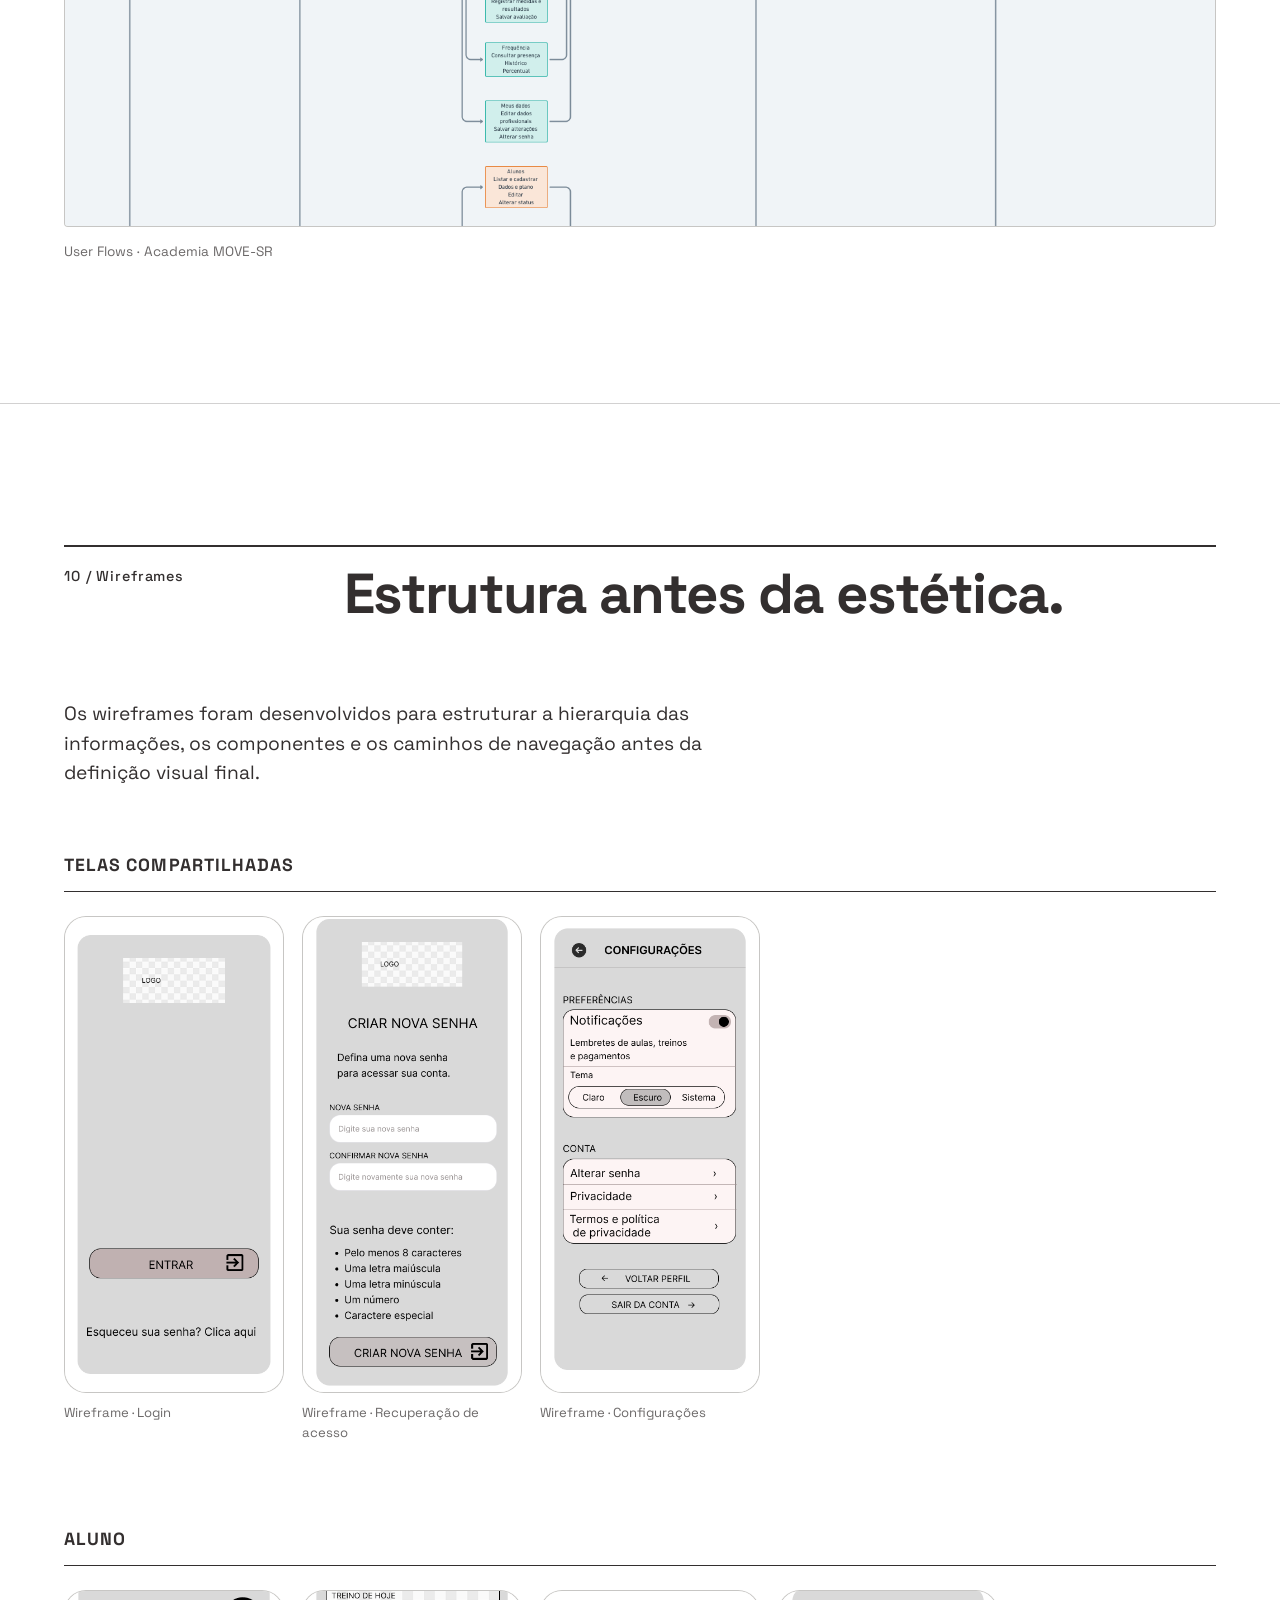
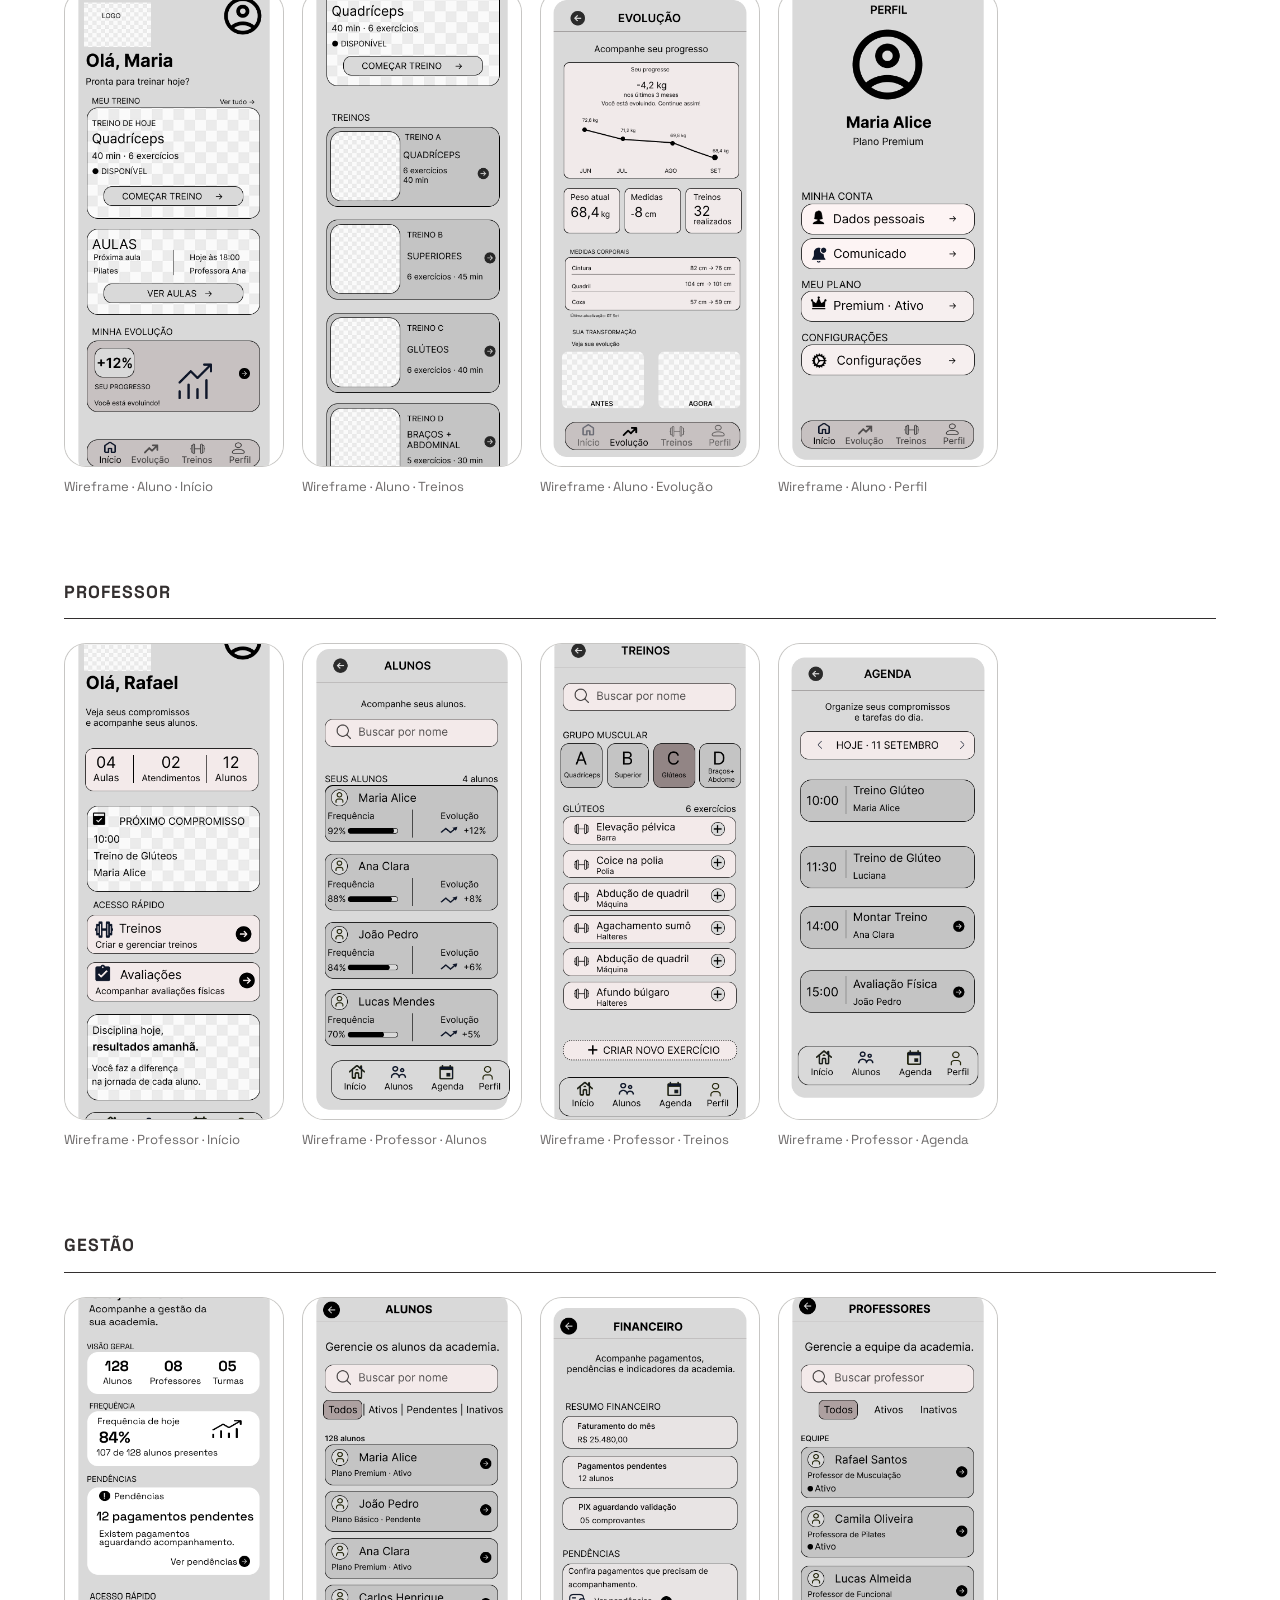
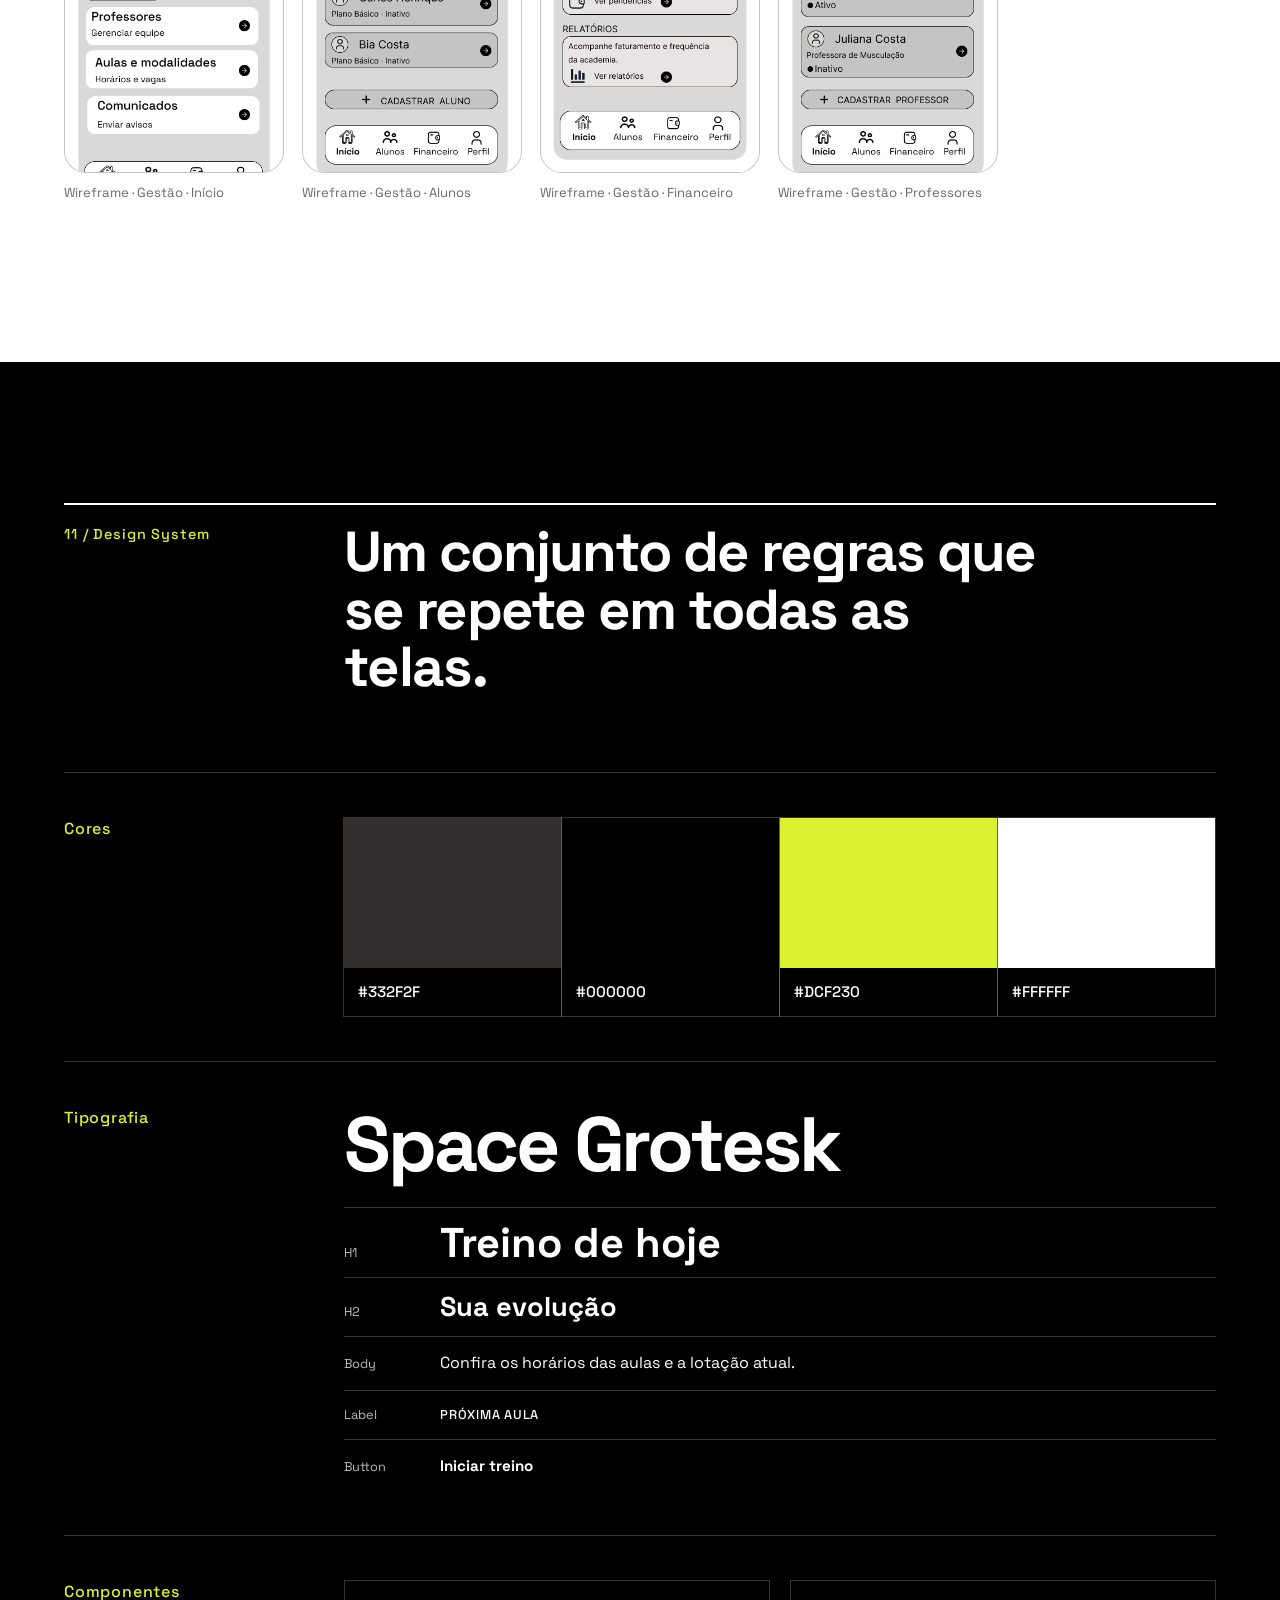
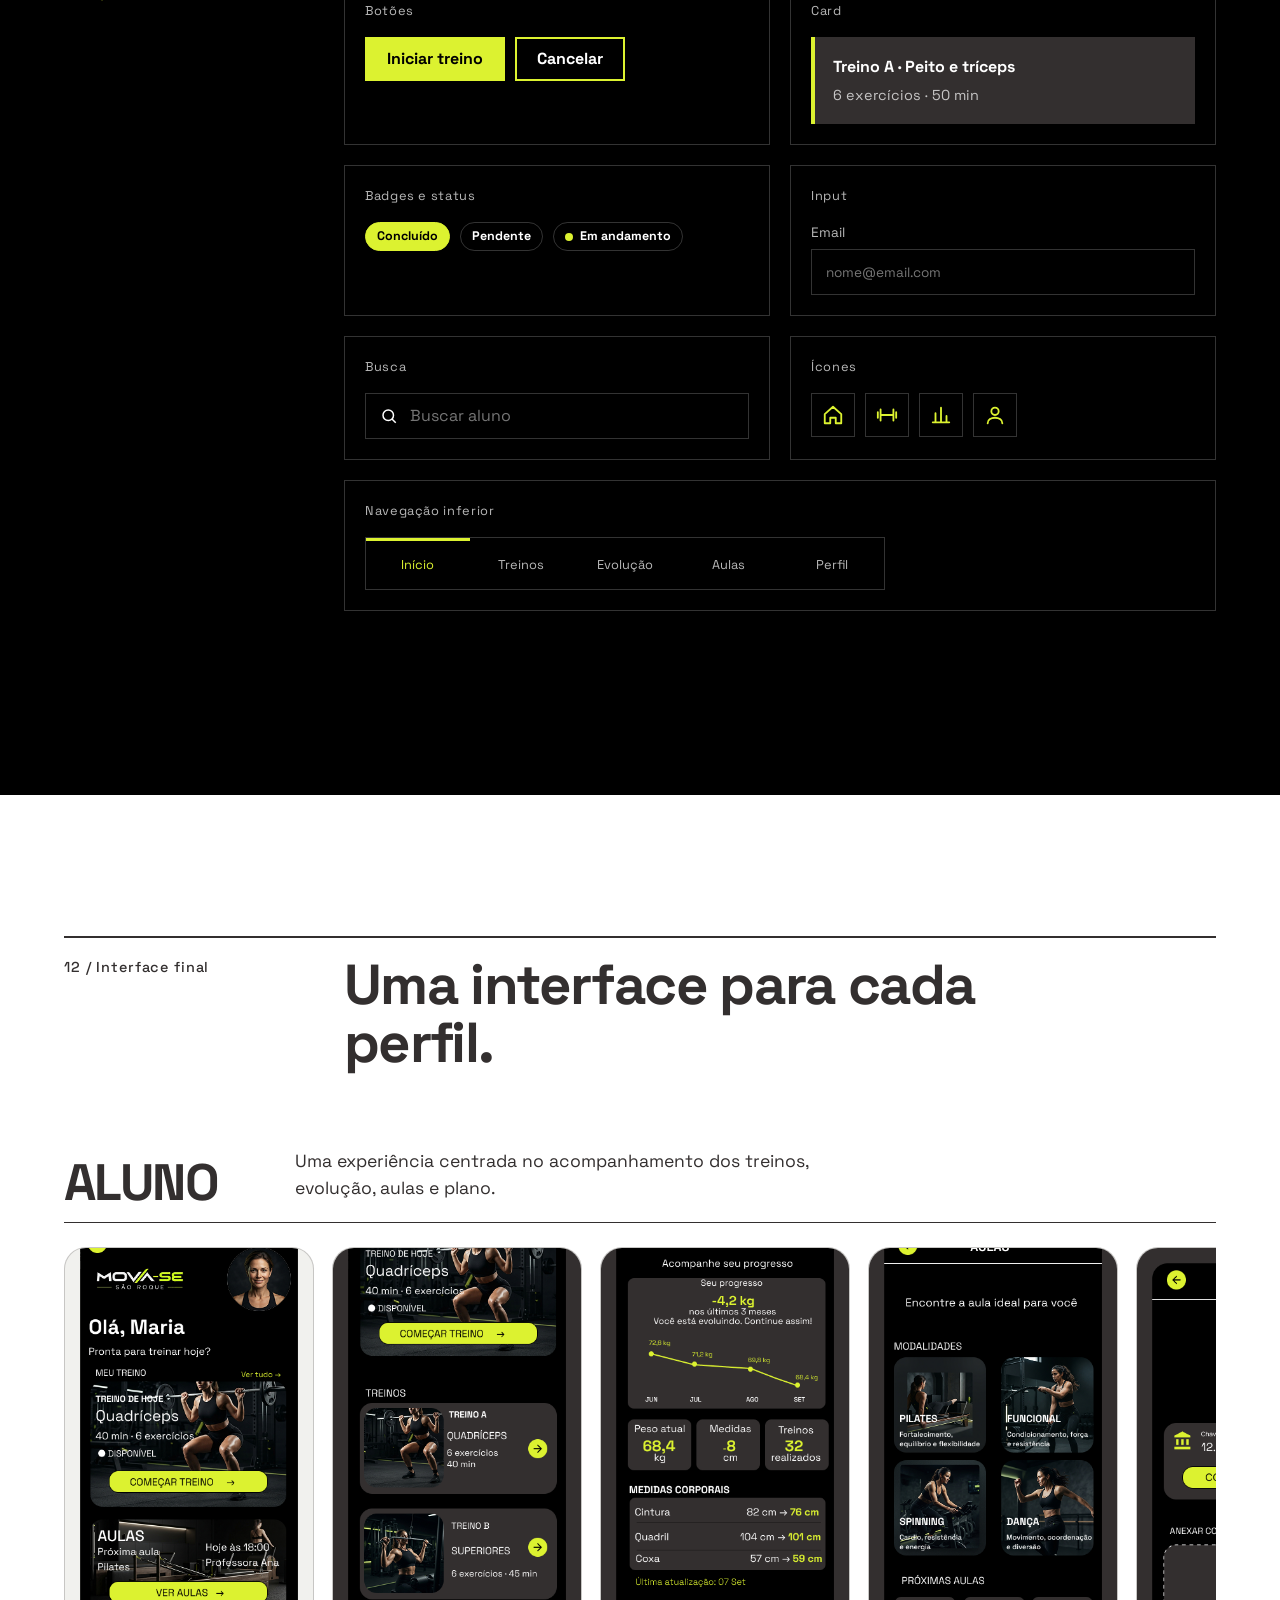
==== commit 2c0a2e63: "atualizando portifolio" ====
--- a/index.html
+++ b/index.html
@@ -1,467 +1,407 @@
-<!doctype html>
+<!DOCTYPE html>
 <html lang="pt-BR">
-
 <head>
-    <meta charset="UTF-8">
-    <meta name="viewport" content="width=device-width, initial-scale=1.0">
-
-    <meta
-        name="description"
-        content="Portfólio acadêmico de Abigaiu Porto, estudante de Sistemas para Internet com interesse em UX/UI Design e desenvolvimento front-end."
-    >
-
-    <meta name="author" content="Abigaiu Porto">
-
-    <title>Abigaiu Porto | Portfólio</title>
-
-    <link rel="preconnect" href="https://fonts.googleapis.com">
-    <link rel="preconnect" href="https://fonts.gstatic.com" crossorigin>
-
-    <link
-        href="https://fonts.googleapis.com/css2?family=Cormorant+Garamond:ital,wght@0,500;0,600;0,700;1,500;1,600&family=DM+Sans:wght@400;500;600&display=swap"
-        rel="stylesheet"
-    >
-
-    <link rel="stylesheet" href="css/style.css">
+<meta charset="UTF-8">
+<meta name="viewport" content="width=device-width, initial-scale=1">
+<title>Academia MOVE-SR · Case study de UX/UI Design · Abigaiu Porto do Prado</title>
+<meta name="description" content="Case study de UX/UI Design do aplicativo mobile Academia MOVE-SR: pesquisa exploratória, personas, arquitetura, fluxos, wireframes, design system, interface e protótipo.">
+<meta name="theme-color" content="#000000">
+<link rel="preconnect" href="https://fonts.googleapis.com">
+<link rel="preconnect" href="https://fonts.gstatic.com" crossorigin>
+<link href="https://fonts.googleapis.com/css2?family=Space+Grotesk:wght@300;400;500;700&display=swap" rel="stylesheet">
+<link rel="stylesheet" href="style.css">
 </head>
-
 <body>
-
-    <header>
-        <div class="container nav">
-
-            <a href="index.html" class="logo">
-                ABIGAIU<span>✦</span>
-            </a>
-
-            <nav aria-label="Navegação principal">
-                <a href="#projetos">Projetos</a>
-                <a href="#sobre">Sobre</a>
-                <a href="#contato">Contato</a>
-            </nav>
-
-            <span class="header-contact">
-                São Paulo · Brasil
-            </span>
-
+<a class="skip" href="#projeto">Ir para o conteúdo</a>
+
+<header class="nav" id="nav">
+  <div class="wrap nav-in">
+    <a class="brand" href="#topo">ABIGAIU PORTO</a>
+    <button class="burger" id="burger" aria-label="Abrir menu" aria-expanded="false" aria-controls="menu"><span></span><span></span></button>
+    <nav id="menu" class="menu" aria-label="Navegação principal">
+      <a href="#projeto">O projeto</a>
+      <a href="#processo">Processo</a>
+      <a href="#arquitetura">Arquitetura</a>
+      <a href="#wireframes">Wireframes</a>
+      <a href="#ui">UI</a>
+      <a href="#prototipo">Protótipo</a>
+      <a class="btn btn-lime btn-sm" href="https://www.figma.com/design/KLnjgT60yGeI8IdzOyXWbq/academia?node-id=1-3&t=Z8OjPzL8uDBJyc5q-1" target="_blank" rel="noopener">Figma →</a>
+    </nav>
+  </div>
+</header>
+
+<main id="topo">
+
+<!-- HERO -->
+<section class="hero dark-black">
+  <div class="wrap hero-grid">
+    <div class="hero-txt">
+      <p class="kicker">CASE STUDY · UX/UI DESIGN</p>
+      <h1>ACADEMIA<br>MOVE-SR</h1>
+      <p class="hero-sub">Redesenhando a experiência digital de uma academia</p>
+      <p class="lead">Uma proposta de aplicativo mobile para organizar treinos, aulas, evolução, pagamentos e gestão em uma única experiência.</p>
+      <ul class="tags" aria-label="Escopo">
+        <li>UX/UI</li><li>Arquitetura da Informação</li><li>Design System</li><li>Figma</li><li>Prototipação</li>
+      </ul>
+      <p class="byline">Abigaiu Porto do Prado<br><span>UX/UI Design · Product Design</span></p>
+    </div>
+    <div class="hero-shots" aria-label="Telas do aplicativo">
+      <figure class="shot phone s1" data-file="hero-home.png"><img src="assets/aluno-home.png" alt="Tela inicial do aluno no aplicativo Academia MOVE-SR" loading="eager"></figure>
+      <figure class="shot phone s2" data-file="hero-treino.png"><img src="assets/aluno-treino.png" alt="Tela de treino do aluno no aplicativo Academia MOVE-SR" loading="eager"></figure>
+      <figure class="shot phone s3" data-file="hero-evolucao.png"><img src="assets/aluno-evolucao.png" alt="Tela de evolução do aluno no aplicativo Academia MOVE-SR" loading="eager"></figure>
+    </div>
+  </div>
+</section>
+
+<!-- 01 -->
+<section class="sec" id="projeto">
+  <div class="wrap">
+    <header class="sh"><p class="no">01 / O projeto</p><h2>Um app, três perfis, uma só navegação.</h2></header>
+    <div class="split">
+      <p class="big">A Academia MOVE-SR é uma proposta acadêmica de aplicativo mobile desenvolvida para organizar a experiência digital de uma academia e facilitar o acesso às principais informações por diferentes perfis de usuários.</p>
+      <dl class="facts">
+        <div><dt>Projeto</dt><dd>Academia MOVE-SR</dd></div>
+        <div><dt>Disciplina</dt><dd>Projeto de Navegação e Interação</dd></div>
+        <div><dt>Instituição</dt><dd>Fatec São Roque</dd></div>
+        <div><dt>Ferramenta</dt><dd>Figma</dd></div>
+        <div><dt>Plataforma</dt><dd>Mobile</dd></div>
+        <div><dt>Perfis</dt><dd>Aluno · Professor · Gestão</dd></div>
+        <div><dt>Escopo</dt><dd>UX/UI · IA · Fluxos · Wireframes · Protótipo</dd></div>
+      </dl>
+    </div>
+    <p class="note">Projeto acadêmico de UX/UI e prototipação. Não se trata de um aplicativo desenvolvido ou em funcionamento.</p>
+  </div>
+</section>
+
+<!-- 02 -->
+<section class="sec dark-ink" id="problema">
+  <div class="wrap">
+    <header class="sh"><p class="no">02 / O problema</p><h2>Informação espalhada, rotina interrompida.</h2></header>
+    <div class="problem">
+      <div>
+        <p class="body-l">Na rotina de uma academia, informações essenciais costumam ficar fragmentadas em canais e ferramentas diferentes. Cada perfil precisa de coisas distintas, e a soma dessas necessidades pode tornar a navegação confusa.</p>
+        <ul class="scatter" aria-label="Informações fragmentadas">
+          <li>treinos</li><li>aulas</li><li>evolução</li><li>avaliações</li><li>pagamentos</li><li>comunicados</li><li>informações administrativas</li>
+        </ul>
+      </div>
+      <blockquote class="question">
+        <p>Como organizar diferentes necessidades dentro de um único aplicativo sem tornar a navegação complexa?</p>
+        <cite>Pergunta de projeto</cite>
+      </blockquote>
+    </div>
+  </div>
+</section>
+
+<!-- 03 -->
+<section class="sec" id="processo">
+  <div class="wrap">
+    <header class="sh"><p class="no">03 / Processo</p><h2>Do levantamento ao protótipo.</h2></header>
+    <ol class="steps">
+      <li><span>01</span><h3>Pesquisa exploratória</h3><p>Levantamento de necessidades e situações de uso.</p></li>
+      <li><span>02</span><h3>Personas</h3><p>Três perfis fictícios para orientar decisões.</p></li>
+      <li><span>03</span><h3>Jornada</h3><p>Etapas de uso do aluno, do acesso ao plano.</p></li>
+      <li><span>04</span><h3>Requisitos</h3><p>Funcionais por perfil e não funcionais.</p></li>
+      <li><span>05</span><h3>Arquitetura</h3><p>Hierarquia de conteúdos por perfil de acesso.</p></li>
+      <li><span>06</span><h3>Fluxos</h3><p>Caminhos principais de aluno, professor e gestão.</p></li>
+      <li><span>07</span><h3>Wireframes</h3><p>Estrutura e componentes antes do visual.</p></li>
+      <li><span>08</span><h3>Design System</h3><p>Cores, tipografia e componentes reutilizáveis.</p></li>
+      <li><span>09</span><h3>UI</h3><p>Interface final para os três perfis.</p></li>
+      <li><span>10</span><h3>Protótipo</h3><p>Navegação interativa desenvolvida no Figma.</p></li>
+    </ol>
+  </div>
+</section>
+
+<!-- 04 -->
+<section class="sec sec-line" id="pesquisa">
+  <div class="wrap">
+    <header class="sh"><p class="no">04 / Pesquisa exploratória</p><h2>Hipóteses de projeto, não dados de usuários.</h2></header>
+    <div class="split">
+      <div>
+        <p class="tag-label">Pesquisa exploratória · perfis fictícios</p>
+        <p class="big">O projeto contou com a elaboração de um questionário exploratório para levantar necessidades e situações de uso relacionadas aos diferentes perfis da academia. O instrumento não foi aplicado a usuários reais e foi utilizado como apoio às hipóteses de projeto.</p>
+      </div>
+      <div class="profiles">
+        <article><h3>ALUNO</h3><p>Treinos · evolução · aulas · pagamentos</p></article>
+        <article><h3>PROFESSOR</h3><p>Alunos · treinos · avaliações · agenda</p></article>
+        <article><h3>GESTÃO</h3><p>Alunos · financeiro · professores · turmas</p></article>
+      </div>
+    </div>
+  </div>
+</section>
+
+<!-- 05 -->
+<section class="sec dark-ink" id="personas">
+  <div class="wrap">
+    <header class="sh"><p class="no">05 / Personas</p><h2>Três pessoas para orientar as decisões.</h2></header>
+    <div class="personas">
+      <article class="persona">
+        <div class="initial" aria-hidden="true">M</div>
+        <div><h3>Maria Alice</h3><p class="meta">35 anos · Analista Administrativa</p></div>
+        <p class="goal">"Manter uma rotina de treino mesmo com pouco tempo disponível."</p>
+        <ul class="chips"><li>horários</li><li>treino</li><li>ocupação</li><li>evolução</li></ul>
+      </article>
+      <article class="persona">
+        <div class="initial" aria-hidden="true">R</div>
+        <div><h3>Rafael Santos</h3><p class="meta">34 anos · Professor de Musculação</p></div>
+        <p class="goal">"Acompanhar alunos e atualizar treinos de forma prática."</p>
+        <ul class="chips"><li>alunos</li><li>treinos</li><li>avaliações</li><li>agenda</li></ul>
+      </article>
+      <article class="persona">
+        <div class="initial" aria-hidden="true">J</div>
+        <div><h3>Juliana Martins</h3><p class="meta">40 anos · Gestora</p></div>
+        <p class="goal">"Visualizar as principais informações da academia em um único lugar."</p>
+        <ul class="chips"><li>alunos</li><li>financeiro</li><li>professores</li><li>turmas</li></ul>
+      </article>
+    </div>
+    <p class="note on-dark">Personas fictícias desenvolvidas para fins acadêmicos.</p>
+  </div>
+</section>
+
+<!-- 06 -->
+<section class="sec dark-black" id="jornada">
+  <div class="wrap">
+    <header class="sh"><p class="no">06 / Jornada do usuário</p><h2>A jornada do aluno, do acesso ao plano.</h2></header>
+    <ol class="journey">
+      <li><b>ENTRAR</b><p>Acesso à conta.</p></li>
+      <li><b>CONSULTAR TREINO</b><p>Ver o treino do dia.</p></li>
+      <li><b>INICIAR TREINO</b><p>Acompanhar a execução.</p></li>
+      <li><b>ACOMPANHAR EVOLUÇÃO</b><p>Ver o histórico.</p></li>
+      <li><b>CONSULTAR AULAS</b><p>Ver horários e turmas.</p></li>
+      <li><b>GERENCIAR PLANO</b><p>Plano e pagamentos.</p></li>
+    </ol>
+    <p class="body-l narrow">Professor e gestão possuem jornadas próprias: o professor acompanha alunos, treinos, avaliações e agenda; a gestão acompanha alunos, professores, financeiro e turmas.</p>
+  </div>
+</section>
+
+<!-- 07 -->
+<section class="sec" id="requisitos">
+  <div class="wrap">
+    <header class="sh"><p class="no">07 / Requisitos</p><h2>O que cada perfil precisa resolver.</h2></header>
+    <div class="reqs">
+      <div><h3>ALUNO</h3><ul><li>Treinos</li><li>Evolução</li><li>Aulas</li><li>Plano</li><li>Pagamentos</li><li>Lotação</li><li>Comunicados</li></ul></div>
+      <div><h3>PROFESSOR</h3><ul><li>Alunos</li><li>Treinos</li><li>Avaliações</li><li>Frequência</li><li>Agenda</li></ul></div>
+      <div><h3>GESTÃO</h3><ul><li>Alunos</li><li>Professores</li><li>Financeiro</li><li>Turmas</li><li>Comunicados</li><li>Indicadores</li></ul></div>
+    </div>
+    <div class="nfr">
+      <h3>Requisitos não funcionais</h3>
+      <ul class="chips light"><li>usabilidade</li><li>acessibilidade</li><li>legibilidade</li><li>segurança</li><li>responsividade</li><li>consistência</li></ul>
+    </div>
+  </div>
+</section>
+
+<!-- 08 -->
+<section class="sec dark-ink" id="arquitetura">
+  <div class="wrap">
+    <header class="sh"><p class="no">08 / Arquitetura da Informação</p><h2>Organizar antes de desenhar.</h2></header>
+    <p class="body-l narrow">A arquitetura foi estruturada considerando os diferentes perfis de acesso e a hierarquia entre conteúdos e funcionalidades.</p>
+    <figure class="wide-fig">
+      <div class="shot wide" data-file="arquitetura.png"><img src="assets/ARQUITETURA-DA-INFORMAÇÃO.png" alt="Diagrama de arquitetura da informação da Academia MOVE-SR, com os perfis aluno, professor e gestão" data-zoom></div>
+      <figcaption>Arquitetura da Informação · Academia MOVE-SR</figcaption>
+    </figure>
+  </div>
+</section>
+
+<!-- 09 -->
+<section class="sec" id="fluxos">
+  <div class="wrap">
+    <header class="sh"><p class="no">09 / User Flows</p><h2>Três caminhos principais.</h2></header>
+    <div class="flows">
+      <div class="flow"><h3>ALUNO</h3><ol><li>Login</li><li>Início</li><li>Treino</li><li>Evolução</li><li>Perfil</li></ol></div>
+      <div class="flow"><h3>PROFESSOR</h3><ol><li>Login</li><li>Início</li><li>Alunos</li><li>Treino</li><li>Avaliação</li><li>Agenda</li></ol></div>
+      <div class="flow"><h3>GESTÃO</h3><ol><li>Login</li><li>Início</li><li>Alunos</li><li>Financeiro</li><li>Professores</li><li>Turmas</li></ol></div>
+    </div>
+    <figure class="wide-fig light">
+      <div class="shot wide" data-file="fluxos.png"><img src="assets/FluxoUSUÁRIO.png" alt="Diagrama dos fluxos de navegação de aluno, professor e gestão" data-zoom></div>
+      <figcaption>User Flows · Academia MOVE-SR</figcaption>
+    </figure>
+  </div>
+</section>
+
+<!-- 10 -->
+<section class="sec sec-line" id="wireframes">
+  <div class="wrap">
+    <header class="sh"><p class="no">10 / Wireframes</p><h2>Estrutura antes da estética.</h2></header>
+    <p class="body-l narrow">Os wireframes foram desenvolvidos para estruturar a hierarquia das informações, os componentes e os caminhos de navegação antes da definição visual final.</p>
+    <div class="gal-block"><h3>TELAS COMPARTILHADAS</h3><div class="gallery" data-gallery="wf-shared"></div></div>
+    <div class="gal-block"><h3>ALUNO</h3><div class="gallery" data-gallery="wf-aluno"></div></div>
+    <div class="gal-block"><h3>PROFESSOR</h3><div class="gallery" data-gallery="wf-professor"></div></div>
+    <div class="gal-block"><h3>GESTÃO</h3><div class="gallery" data-gallery="wf-gestao"></div></div>
+  </div>
+</section>
+
+<!-- 11 -->
+<section class="sec dark-black" id="design-system">
+  <div class="wrap">
+    <header class="sh"><p class="no">11 / Design System</p><h2>Um conjunto de regras que se repete em todas as telas.</h2></header>
+
+    <div class="ds-row">
+      <h3 class="ds-t">Cores</h3>
+      <ul class="swatches">
+        <li><i class="sw-ink"></i><b>#332F2F</b></li>
+        <li><i class="sw-black"></i><b>#000000</b></li>
+        <li><i class="sw-lime"></i><b>#DCF230</b></li>
+        <li><i class="sw-white"></i><b>#FFFFFF</b></li>
+      </ul>
+    </div>
+
+    <div class="ds-row">
+      <h3 class="ds-t">Tipografia</h3>
+      <div class="type-spec">
+        <p class="ts-name">Space Grotesk</p>
+        <div><span>H1</span><p class="t-h1">Treino de hoje</p></div>
+        <div><span>H2</span><p class="t-h2">Sua evolução</p></div>
+        <div><span>Body</span><p class="t-body">Confira os horários das aulas e a lotação atual.</p></div>
+        <div><span>Label</span><p class="t-label">PRÓXIMA AULA</p></div>
+        <div><span>Button</span><p class="t-btn">Iniciar treino</p></div>
+      </div>
+    </div>
+
+    <div class="ds-row">
+      <h3 class="ds-t">Componentes</h3>
+      <div class="comps">
+        <div class="comp"><small>Botões</small><div class="row"><button class="c-btn primary" type="button">Iniciar treino</button><button class="c-btn ghost" type="button">Cancelar</button></div></div>
+        <div class="comp"><small>Card</small><div class="c-card"><b>Treino A · Peito e tríceps</b><span>6 exercícios · 50 min</span></div></div>
+        <div class="comp"><small>Badges e status</small><div class="row"><span class="badge lime">Concluído</span><span class="badge line">Pendente</span><span class="badge dot">Em andamento</span></div></div>
+        <div class="comp"><small>Input</small><label class="c-field">Email<input type="email" placeholder="nome@email.com"></label></div>
+        <div class="comp"><small>Busca</small><label class="c-search"><svg viewBox="0 0 24 24" width="18" height="18" aria-hidden="true"><circle cx="11" cy="11" r="7" fill="none" stroke="currentColor" stroke-width="2"/><path d="M16 16l5 5" stroke="currentColor" stroke-width="2"/></svg><input type="search" placeholder="Buscar aluno" aria-label="Buscar aluno"></label></div>
+        <div class="comp"><small>Ícones</small>
+          <div class="row icons" aria-hidden="true">
+            <svg viewBox="0 0 24 24"><path d="M3 11l9-8 9 8v10h-6v-6H9v6H3z"/></svg>
+            <svg viewBox="0 0 24 24"><path d="M2 9v6M5 6v12M19 6v12M22 9v6M5 12h14"/></svg>
+            <svg viewBox="0 0 24 24"><path d="M3 20h18M6 20V10M12 20V4M18 20v-7"/></svg>
+            <svg viewBox="0 0 24 24"><circle cx="12" cy="8" r="4"/><path d="M4 21c0-4 4-6 8-6s8 2 8 6"/></svg>
+          </div>
         </div>
-    </header>
-
-    <main>
-
-        <!-- HERO -->
-
-        <section class="hero">
-
-            <div class="container">
-
-                <div class="hero-top">
-                    <span class="eyebrow">
-                        ESTUDANTE · UX/UI
-                    </span>
-
-                    <span class="hero-location">
-                        PORTFÓLIO 2026
-                    </span>
-                </div>
-
-                <h1>
-                    Aprendendo a criar
-                    <em>experiências com propósito.</em>
-                </h1>
-
-                <div class="hero-bottom">
-
-                    <p>
-                        Sou estudante de Sistemas para Internet e venho
-                        desenvolvendo meus conhecimentos em UX/UI Design,
-                        interfaces e desenvolvimento front-end por meio de
-                        projetos acadêmicos e estudos pessoais.
-                    </p>
-
-                    <a href="#projetos" class="button">
-                        Ver projetos
-                        <span>↗</span>
-                    </a>
-
-                </div>
-
-            </div>
-
-        </section>
-
-
-        <!-- INTRODUÇÃO -->
-
-        <section class="intro">
-
-            <div class="container intro-grid">
-
-                <span class="section-number">
-                    01 / SOBRE
-                </span>
-
-                <div>
-
-                    <h2>
-                        Olá, sou
-                        <em>Abigaiu.</em>
-                    </h2>
-
-                    <p>
-                        Atualmente estou construindo minha trajetória na área
-                        de tecnologia. Tenho interesse especial por UX/UI
-                        Design e gosto de transformar o que aprendo em
-                        projetos práticos.
-                    </p>
-
-                    <a href="#sobre" class="text-link">
-                        Conheça minha trajetória →
-                    </a>
-
-                </div>
-
-            </div>
-
-        </section>
-
-
-        <!-- PROJETOS -->
-
-        <section id="projetos" class="projects">
-
-            <div class="container">
-
-                <div class="section-heading">
-
-                    <div>
-
-                        <span class="eyebrow">
-                            PROJETOS ACADÊMICOS
-                        </span>
-
-                        <h2>
-                            Projetos que
-                            <em>fazem parte do meu aprendizado.</em>
-                        </h2>
-
-                    </div>
-
-                    <p>
-                        Estes projetos foram desenvolvidos durante minha
-                        formação acadêmica e representam algumas das áreas
-                        que venho estudando e explorando.
-                    </p>
-
-                </div>
-
-
-                <div class="projects-grid">
-
-                    <!-- NFSCARS -->
-
-                    <article class="project">
-
-                        <a
-                            href="nfscar.html"
-                            aria-label="Ver estudo de caso do projeto NFSCars"
-                        >
-
-                            <div class="project-image">
-
-                                <img
-                                    src="img/nfscar.jpg"
-                                    alt="Interface do projeto acadêmico NFSCars"
-                                    loading="lazy"
-                                >
-
-                                <span class="project-view">
-                                    Ver projeto ↗
-                                </span>
-
-                            </div>
-
-                            <div class="project-info">
-
-                                <span class="project-number">
-                                    01
-                                </span>
-
-                                <div>
-
-                                    <span class="project-category">
-                                        PROJETO ACADÊMICO · UX/UI
-                                    </span>
-
-                                    <h3>
-                                        NFSCars
-                                    </h3>
-
-                                    <p>
-                                        Projeto desenvolvido durante minha
-                                        formação para estudar organização de
-                                        informações, navegação e construção
-                                        de interfaces para um marketplace
-                                        automotivo.
-                                    </p>
-
-                                    <ul class="tags">
-                                        <li>UX/UI</li>
-                                        <li>Figma</li>
-                                        <li>Bootstrap</li>
-                                        <li>HTML & CSS</li>
-                                    </ul>
-
-                                </div>
-
-                            </div>
-
-                        </a>
-
-                    </article>
-
-
-                    <!-- AURA MODAS -->
-
-                    <article class="project">
-
-                        <a
-                            href="aura.html"
-                            aria-label="Ver estudo de caso do projeto Aura Modas"
-                        >
-
-                            <div class="project-image">
-
-                                <img
-                                    src="img/aura.png"
-                                    alt="Interface do projeto acadêmico Aura Modas"
-                                    loading="lazy"
-                                >
-
-                                <span class="project-view">
-                                    Ver projeto ↗
-                                </span>
-
-                            </div>
-
-                            <div class="project-info">
-
-                                <span class="project-number">
-                                    02
-                                </span>
-
-                                <div>
-
-                                    <span class="project-category">
-                                        ESTUDO CONCEITUAL · UI DESIGN
-                                    </span>
-
-                                    <h3>
-                                        Aura Modas
-                                    </h3>
-
-                                    <p>
-                                        Estudo desenvolvido para praticar
-                                        composição visual, tipografia, cores
-                                        e organização de uma página inicial
-                                        de e-commerce.
-                                    </p>
-
-                                    <ul class="tags">
-                                        <li>UX/UI</li>
-                                        <li>Figma</li>
-                                        <li>UI Design</li>
-                                    </ul>
-
-                                </div>
-
-                            </div>
-
-                        </a>
-
-                    </article>
-
-                </div>
-
-            </div>
-
-        </section>
-
-
-        <!-- SOBRE -->
-
-        <section id="sobre" class="about">
-
-            <div class="container">
-
-                <span class="eyebrow">
-                    02 / SOBRE MIM
-                </span>
-
-                <h2>
-                    Uma estudante
-                    <em>em constante aprendizado.</em>
-                </h2>
-
-                <div class="about-grid">
-
-                    <p class="large-text">
-                        Tenho curiosidade por tecnologia e acredito que cada
-                        projeto é uma oportunidade para aprender algo novo.
-                    </p>
-
-                    <div class="about-text">
-
-                        <p>
-                            Sou estudante de
-                            <strong>Sistemas para Internet na Fatec São Roque</strong>
-                            e técnica em Desenvolvimento de Sistemas pela
-                            <strong>ETEC Itapevi</strong>.
-                        </p>
-
-                        <p>
-                            Durante minha formação, venho estudando diferentes
-                            etapas do desenvolvimento de produtos digitais,
-                            incluindo arquitetura da informação, wireframes,
-                            prototipação, interfaces e desenvolvimento
-                            front-end.
-                        </p>
-
-                        <p>
-                            Ainda não possuo experiência profissional na área
-                            de UX/UI. Minha experiência até o momento é
-                            principalmente acadêmica, construída por meio de
-                            trabalhos, projetos e estudos.
-                        </p>
-
-                        <p>
-                            Meu objetivo é continuar aprendendo, colocar meus
-                            conhecimentos em prática e encontrar uma
-                            oportunidade onde eu possa crescer, contribuir e
-                            aprender com profissionais mais experientes.
-                        </p>
-
-                    </div>
-
-                </div>
-
-
-                <div class="skills">
-
-                    <span class="eyebrow">
-                        O QUE ESTOU ESTUDANDO
-                    </span>
-
-                    <div>
-
-                        <span>UX/UI Design</span>
-                        <span>Figma</span>
-                        <span>Arquitetura da Informação</span>
-                        <span>Wireframes</span>
-                        <span>Prototipação</span>
-                        <span>Usabilidade</span>
-                        <span>Acessibilidade</span>
-                        <span>HTML & CSS</span>
-                        <span>Bootstrap</span>
-
-                    </div>
-
-                </div>
-
-            </div>
-
-        </section>
-
-
-        <!-- CONTATO -->
-
-        <section id="contato" class="contact">
-
-            <div class="container">
-
-                <span class="eyebrow">
-                    03 / CONTATO
-                </span>
-
-                <h2>
-                    Vamos manter
-                    <em>contato?</em>
-                </h2>
-
-                <p>
-                    Estou buscando minha primeira oportunidade na área de
-                    tecnologia, especialmente em UX/UI Design, Product Design
-                    ou desenvolvimento front-end. Tenho muito interesse em
-                    continuar aprendendo e evoluindo através de novos desafios.
-                </p>
-
-                <div class="contact-info">
-
-                    <a href="tel:+5511972402055">
-                        <span aria-hidden="true">☎</span>
-                        +55 (11) 97240-2055
-                    </a>
-
-                    <a href="mailto:abigailporto2016@gmail.com">
-                        <span aria-hidden="true">✉</span>
-                        abigailporto2016@gmail.com
-                    </a>
-
-                </div>
-
-            </div>
-
-        </section>
-
-    </main>
-
-
-    <!-- FOOTER -->
-
-    <footer>
-
-        <div class="container footer-grid">
-
-            <div>
-
-                <a href="index.html" class="logo">
-                    ABIGAIU<span>✦</span>
-                </a>
-
-                <p>
-                    Estudante · UX/UI · Front-end
-                </p>
-
-            </div>
-
-            <div class="footer-links">
-
-                <a
-                    href="https://github.com/SEU-USUARIO"
-                    target="_blank"
-                    rel="noopener noreferrer"
-                >
-                    GitHub
-                </a>
-
-                <a
-                    href="https://www.linkedin.com/in/abigaiu-porto-aab7561bb/"
-                    target="_blank"
-                    rel="noopener noreferrer"
-                >
-                    LinkedIn
-                </a>
-
-            </div>
-
-            <small>
-                © 2026 Abigaiu Porto
-            </small>
-
+        <div class="comp wide-comp"><small>Navegação inferior</small>
+          <nav class="tabbar" aria-label="Exemplo de navegação inferior">
+            <a class="on" href="#design-system">Início</a><a href="#design-system">Treinos</a><a href="#design-system">Evolução</a><a href="#design-system">Aulas</a><a href="#design-system">Perfil</a>
+          </nav>
         </div>
-
-    </footer>
-
+      </div>
+    </div>
+  </div>
+</section>
+
+<!-- 12 -->
+<section class="sec" id="ui">
+  <div class="wrap">
+    <header class="sh"><p class="no">12 / Interface final</p><h2>Uma interface para cada perfil.</h2></header>
+    <div class="ui-block">
+      <div class="ui-head"><h3>ALUNO</h3><p>Uma experiência centrada no acompanhamento dos treinos, evolução, aulas e plano.</p></div>
+      <div class="gallery big" data-gallery="ui-aluno"></div>
+    </div>
+    <div class="ui-block">
+      <div class="ui-head"><h3>PROFESSOR</h3><p>Uma interface voltada ao acompanhamento dos alunos, criação de treinos, avaliações e agenda.</p></div>
+      <div class="gallery big" data-gallery="ui-professor"></div>
+    </div>
+    <div class="ui-block">
+      <div class="ui-head"><h3>GESTÃO</h3><p>Uma estrutura para gerenciamento de alunos, professores, financeiro, turmas e comunicação.</p></div>
+      <div class="gallery big" data-gallery="ui-gestao"></div>
+    </div>
+  </div>
+</section>
+
+<!-- 13 -->
+<section class="sec dark-ink" id="interacoes">
+  <div class="wrap">
+    <header class="sh"><p class="no">13 / Interações</p><h2>Como a interface responde a cada ação.</h2></header>
+    <div class="inter">
+      <div class="i-box"><h3>Estados de treino</h3>
+        <ul class="i-list"><li>Treino A <span class="badge lime">Concluído</span></li><li>Treino B <span class="badge dot">Em andamento</span></li><li>Treino C <span class="badge line">Pendente</span></li></ul></div>
+      <div class="i-box"><h3>Confirmação</h3>
+        <div class="dialog" role="group" aria-label="Exemplo de confirmação"><b>Finalizar treino?</b><span>Os exercícios marcados serão salvos na sua evolução.</span><div class="row"><button class="c-btn primary" type="button" data-fb>Finalizar</button><button class="c-btn ghost" type="button">Voltar</button></div></div></div>
+      <div class="i-box"><h3>Mensagem de erro</h3>
+        <label class="c-field err">Senha<input type="password" value="12345" aria-invalid="true" aria-describedby="e1"></label><p class="err-msg" id="e1">Senha incorreta. Confira os dados ou recupere o acesso.</p></div>
+      <div class="i-box"><h3>Pagamentos</h3>
+        <ul class="i-list"><li>Setembro <span class="badge lime">Pago</span></li><li>Outubro <span class="badge line">Pendente</span></li><li>Agosto <span class="badge alert">Em atraso</span></li></ul></div>
+      <div class="i-box"><h3>Agendamento</h3>
+        <div class="row slots" role="group" aria-label="Horários de exemplo"><button class="slot" type="button" aria-pressed="false">07:00</button><button class="slot" type="button" aria-pressed="true">12:00</button><button class="slot" type="button" aria-pressed="false">18:30</button></div></div>
+      <div class="i-box"><h3>Filtros</h3>
+        <div class="row slots" role="group" aria-label="Filtros de exemplo"><button class="slot" type="button" aria-pressed="true">Todos</button><button class="slot" type="button" aria-pressed="false">Ativos</button><button class="slot" type="button" aria-pressed="false">Inativos</button></div></div>
+      <div class="i-box wide-i"><h3>Feedback visual</h3>
+        <p class="body-s">Toque no botão para ver a confirmação.</p>
+        <button class="c-btn primary fb-btn" type="button" data-fb>Salvar treino</button><p class="toast" role="status" aria-live="polite"></p></div>
+    </div>
+  </div>
+</section>
+
+<!-- 14 -->
+<section class="sec" id="prototipo">
+  <div class="wrap">
+    <header class="sh"><p class="no">14 / Protótipo navegável</p><h2>Os caminhos principais, prontos para navegar.</h2></header>
+    <div class="proto">
+      <div>
+        <p class="body-l">O protótipo navegável foi desenvolvido no Figma para representar os principais caminhos de interação do aplicativo.</p>
+        <a class="btn btn-lime btn-lg" href="https://www.figma.com/design/KLnjgT60yGeI8IdzOyXWbq/academia?node-id=1-3&t=Z8OjPzL8uDBJyc5q-1" target="_blank" rel="noopener">ABRIR PROTÓTIPO NO FIGMA →</a>
+      </div>
+      <figure class="shot phone" data-file="aluno-home.png"><img src="assets/aluno-home.png" alt="Tela inicial do aluno no protótipo da Academia MOVE-SR" loading="lazy" data-zoom></figure>
+    </div>
+  </div>
+</section>
+
+<!-- 15 -->
+<section class="sec dark-black" id="resultado">
+  <div class="wrap">
+    <header class="sh"><p class="no">15 / Resultado</p><h2>Dados de produção do projeto.</h2></header>
+    <ul class="nums">
+      <li><b>03</b><span>Perfis</span></li><li><b>09</b><span>Personas</span></li><li><b>53</b><span>Telas</span></li><li><b>01</b><span>Design System</span></li>
+      <li><b>01</b><span>Arquitetura</span></li><li><b>03</b><span>Fluxos</span></li><li><b>01</b><span>Protótipo</span></li>
+    </ul>
+  </div>
+</section>
+
+<!-- 16 -->
+<section class="sec" id="aprendizados">
+  <div class="wrap">
+    <header class="sh"><p class="no">16 / Aprendizados</p><h2>O que este projeto ensinou.</h2></header>
+    <div class="learn">
+      <article><h3>Arquitetura antes da interface</h3><p>Organizar a informação antes de desenhar ajudou a definir uma navegação mais coerente.</p></article>
+      <article><h3>Diferentes perfis</h3><p>O projeto mostrou a importância de adaptar a navegação às necessidades de cada usuário.</p></article>
+      <article><h3>Consistência</h3><p>O Design System ajudou a manter padrões visuais e de interação.</p></article>
+    </div>
+  </div>
+</section>
+
+<!-- 17 -->
+<section class="sec dark-ink" id="proximos">
+  <div class="wrap">
+    <header class="sh"><p class="no">17 / Próximos passos</p><h2>Possibilidades futuras.</h2></header>
+    <p class="body-l narrow">Ainda não realizados. São caminhos possíveis para evoluir o projeto além da prototipação.</p>
+    <ul class="next">
+      <li>Pesquisa com usuários reais</li><li>Testes de usabilidade</li><li>Implementação funcional</li><li>Banco de dados</li>
+      <li>Autenticação</li><li>Pagamentos</li><li>Notificações</li><li>Métricas</li>
+    </ul>
+  </div>
+</section>
+
+<!-- CTA -->
+<section class="cta dark-black" id="contato">
+  <div class="wrap">
+    <h2>ACADEMIA<br>MOVE-SR</h2>
+    <p class="lead">Um projeto de UX/UI focado em organizar experiências, informações e interações.</p>
+    <div class="cta-btns">
+      <a class="btn btn-lime btn-lg" href="https://www.figma.com/design/KLnjgT60yGeI8IdzOyXWbq/academia?node-id=1-3&t=Z8OjPzL8uDBJyc5q-1" target="_blank" rel="noopener">VER PROTÓTIPO NO FIGMA →</a>
+      <a class="btn btn-outline btn-lg" href="https://www.linkedin.com/in/abigaiu-porto-aab7561bb" target="_blank" rel="noopener">LINKEDIN →</a>
+    </div>
+  </div>
+</section>
+</main>
+
+<footer class="foot">
+  <div class="wrap foot-in">
+    <div><p class="f-name">ABIGAIU PORTO DO PRADO</p><p>UX/UI DESIGN · PRODUCT DESIGN</p><p class="f-sub">Figma · UX/UI · IA · Prototipação</p></div>
+    <nav aria-label="Links externos"><a href="https://www.linkedin.com/in/abigaiu-porto-aab7561bb" target="_blank" rel="noopener">LinkedIn</a><a href="https://github.com/AbigaiuPorto/portfolio-UX.UI.git" target="_blank" rel="noopener">GitHub</a><a href="https://www.figma.com/design/KLnjgT60yGeI8IdzOyXWbq/academia?node-id=1-3&t=Z8OjPzL8uDBJyc5q-1" target="_blank" rel="noopener">Figma</a></nav>
+  </div>
+</footer>
+
+<button class="totop" id="totop" aria-label="Voltar ao topo" hidden>↑</button>
+
+<div class="lightbox" id="lightbox" role="dialog" aria-modal="true" aria-label="Imagem ampliada" hidden>
+  <button class="lb-close" id="lbClose" aria-label="Fechar imagem">Fechar ×</button>
+  <img id="lbImg" alt="">
+  <p id="lbCap"></p>
+</div>
+
+<script src="script.js"></script>
 </body>
-
-</html>+</html>
--- a/style.css
+++ b/style.css
@@ -0,0 +1,329 @@
+:root{
+  --ink:#332F2F; --black:#000; --lime:#DCF230; --white:#fff;
+  --line-l:rgba(51,47,47,.22); --line-d:rgba(255,255,255,.2);
+  --muted-l:rgba(51,47,47,.72); --muted-d:rgba(255,255,255,.72);
+  --f:'Space Grotesk',system-ui,-apple-system,'Segoe UI',Arial,sans-serif;
+  --nav:68px; --gut:clamp(20px,5vw,72px);
+}
+*,*::before,*::after{box-sizing:border-box}
+html{scroll-behavior:smooth;scroll-padding-top:var(--nav)}
+body{margin:0;font-family:var(--f);color:var(--ink);background:var(--white);line-height:1.55;font-size:1rem;-webkit-font-smoothing:antialiased}
+img{max-width:100%;display:block}
+h1,h2,h3,p,ul,ol,dl,dd,figure,blockquote{margin:0;padding:0}
+ul,ol{list-style:none}
+a{color:inherit}
+button,input{font:inherit}
+:focus-visible{outline:3px solid var(--lime);outline-offset:3px}
+.sec:not(.dark-ink):not(.dark-black) :focus-visible{outline-color:var(--black)}
+.wrap{max-width:1280px;margin:0 auto;padding:0 var(--gut)}
+.skip{position:absolute;left:-999px;top:8px;background:var(--lime);color:#000;padding:10px 14px;z-index:100;font-weight:700}
+.skip:focus{left:8px}
+
+/* superfícies */
+.dark-black{background:var(--black);color:var(--white)}
+.dark-ink{background:var(--ink);color:var(--white)}
+.sec{padding:clamp(72px,11vw,150px) 0}
+.sec-line{border-top:1px solid var(--line-l)}
+
+/* NAV */
+.nav{position:sticky;top:0;z-index:50;background:var(--black);color:var(--white);height:var(--nav);border-bottom:1px solid transparent;transition:border-color .3s}
+.nav.scrolled{border-bottom-color:var(--lime)}
+.nav-in{display:flex;align-items:center;justify-content:space-between;height:100%}
+.brand{font-weight:700;letter-spacing:.08em;text-decoration:none;font-size:.95rem}
+.menu{display:flex;align-items:center;gap:clamp(14px,2.2vw,32px)}
+.menu a:not(.btn){text-decoration:none;font-size:.9rem;padding:6px 0;border-bottom:2px solid transparent}
+.menu a:not(.btn):hover{border-bottom-color:var(--lime)}
+.burger{display:none;background:none;border:1px solid var(--line-d);width:48px;height:48px;cursor:pointer;position:relative;color:#fff}
+.burger span{position:absolute;left:13px;right:13px;height:2px;background:currentColor;transition:transform .25s,top .25s}
+.burger span:first-child{top:19px}.burger span:last-child{top:27px}
+.burger[aria-expanded="true"] span:first-child{top:23px;transform:rotate(45deg)}
+.burger[aria-expanded="true"] span:last-child{top:23px;transform:rotate(-45deg)}
+
+/* BOTÕES */
+.btn{display:inline-flex;align-items:center;justify-content:center;min-height:48px;padding:0 24px;font-weight:700;text-decoration:none;border:2px solid var(--lime);transition:background .2s,color .2s}
+.btn-lime{background:var(--lime);color:#000}
+.btn-lime:hover{background:#000;color:var(--lime)}
+.dark-ink .btn-lime:hover,.cta .btn-lime:hover{background:transparent}
+.btn-outline{border-color:var(--white);color:var(--white)}
+.btn-outline:hover{background:var(--white);color:#000}
+.btn-sm{min-height:42px;padding:0 18px;font-size:.9rem}
+.btn-lg{min-height:60px;padding:0 34px;letter-spacing:.03em}
+
+/* HERO */
+.hero{padding:clamp(48px,8vw,110px) 0 clamp(64px,9vw,120px);overflow:hidden}
+.hero-grid{display:grid;grid-template-columns:1.05fr 1fr;gap:clamp(32px,5vw,80px);align-items:center}
+.kicker{color:var(--lime);font-size:.85rem;font-weight:500;letter-spacing:.14em;margin-bottom:28px}
+h1{font-size:clamp(3.1rem,9.2vw,8.2rem);line-height:.88;font-weight:700;letter-spacing:-.04em}
+.hero-sub{font-size:clamp(1.3rem,2.4vw,1.9rem);font-weight:500;line-height:1.2;margin:32px 0 18px;max-width:22ch}
+.lead{color:var(--muted-d);max-width:46ch;font-size:1.1rem}
+.tags{display:flex;flex-wrap:wrap;gap:8px;margin:28px 0 40px}
+.tags li{border:1px solid var(--line-d);padding:6px 14px;font-size:.85rem}
+.byline{font-weight:700;border-left:4px solid var(--lime);padding-left:14px;line-height:1.35}
+.byline span{font-weight:400;color:var(--muted-d);font-size:.9rem}
+.hero-shots{position:relative;height:clamp(420px,52vw,700px)}
+.hero-shots .phone{position:absolute;width:38%;box-shadow:none}
+.s1{left:0;top:12%}
+.s2{left:31%;top:0;z-index:2;width:42%!important;border-color:var(--lime)!important}
+.s3{right:0;top:22%}
+
+/* IMAGENS / PLACEHOLDERS */
+.shot{position:relative;background:#1a1818;border:1px solid var(--line-d);overflow:hidden;margin:0}
+.shot img{width:100%;height:100%;object-fit:cover}
+.phone{aspect-ratio:9/19.5;border-radius:22px}
+.wide{aspect-ratio:16/9;border-radius:4px}
+.shot.missing img{display:none}
+.shot.missing::before{content:"";position:absolute;inset:14px;border:1px dashed rgba(220,242,48,.55);border-radius:inherit}
+.shot.missing::after{content:attr(data-file);position:absolute;inset:0;display:flex;align-items:center;justify-content:center;text-align:center;padding:24px;color:var(--lime);font-size:.8rem;font-weight:500;letter-spacing:.04em;word-break:break-all}
+.shot img[data-zoom],.shot:not(.missing) img{cursor:zoom-in}
+.sec:not(.dark-ink):not(.dark-black) .shot{background:#f1f1ee;border-color:var(--line-l)}
+.sec:not(.dark-ink):not(.dark-black) .shot.missing::before{border-color:var(--ink)}
+.sec:not(.dark-ink):not(.dark-black) .shot.missing::after{color:var(--ink)}
+
+/* CABEÇALHOS DE SEÇÃO */
+.sh{display:grid;grid-template-columns:minmax(150px,240px) 1fr;gap:24px 40px;margin-bottom:clamp(40px,6vw,88px);padding-top:18px;border-top:2px solid currentColor}
+.no{font-size:.9rem;font-weight:500;letter-spacing:.06em}
+.dark-ink .no,.dark-black .no{color:var(--lime)}
+.sh h2{font-size:clamp(1.9rem,4.4vw,3.8rem);line-height:1.02;font-weight:700;letter-spacing:-.03em;max-width:20ch}
+
+.big{font-size:clamp(1.25rem,2.2vw,1.85rem);line-height:1.35;font-weight:400;letter-spacing:-.01em}
+.body-l{font-size:1.2rem;max-width:56ch;color:inherit}
+.narrow{max-width:58ch}
+.body-s{font-size:.9rem;color:var(--muted-d);margin-bottom:14px}
+.note{margin-top:48px;font-size:.9rem;color:var(--muted-l);border-left:4px solid var(--lime);padding-left:14px;max-width:60ch}
+.note.on-dark{color:var(--muted-d)}
+.split{display:grid;grid-template-columns:1.2fr 1fr;gap:clamp(32px,6vw,96px);align-items:start}
+
+/* 01 */
+.facts div{display:grid;grid-template-columns:130px 1fr;gap:16px;padding:16px 0;border-bottom:1px solid var(--line-l)}
+.facts div:first-child{border-top:1px solid var(--line-l)}
+.facts dt{font-size:.8rem;font-weight:500;letter-spacing:.05em;color:var(--muted-l)}
+.facts dd{font-weight:500}
+
+/* 02 */
+.problem{display:grid;grid-template-columns:1fr 1.1fr;gap:clamp(32px,6vw,96px);align-items:end}
+.scatter{display:flex;flex-wrap:wrap;gap:10px 22px;margin-top:40px;font-size:clamp(1.2rem,2.2vw,1.7rem);font-weight:300}
+.scatter li:nth-child(odd){color:var(--muted-d);text-decoration:line-through;text-decoration-color:var(--lime);text-decoration-thickness:2px}
+.question{border-top:8px solid var(--lime);padding-top:28px}
+.question p{font-size:clamp(1.7rem,3.6vw,3.1rem);line-height:1.08;font-weight:700;letter-spacing:-.03em}
+.question cite{display:block;margin-top:20px;font-style:normal;font-size:.85rem;color:var(--lime);letter-spacing:.06em}
+
+/* 03 */
+.steps{display:grid;grid-template-columns:repeat(5,1fr);border-top:1px solid var(--line-l);border-left:1px solid var(--line-l)}
+.steps li{padding:26px 22px 30px;border-right:1px solid var(--line-l);border-bottom:1px solid var(--line-l);min-height:210px;position:relative}
+.steps li span{display:inline-block;background:var(--lime);color:#000;font-weight:700;font-size:.85rem;padding:2px 9px;margin-bottom:34px}
+.steps h3{font-size:1.15rem;line-height:1.15;margin-bottom:10px;letter-spacing:-.01em}
+.steps p{font-size:.9rem;color:var(--muted-l)}
+
+/* 04 */
+.tag-label{display:inline-block;background:var(--lime);color:#000;font-weight:700;font-size:.85rem;padding:6px 12px;margin-bottom:28px}
+.profiles article{padding:26px 0;border-top:1px solid var(--line-l)}
+.profiles article:last-child{border-bottom:1px solid var(--line-l)}
+.profiles h3{font-size:2rem;letter-spacing:-.03em;line-height:1;margin-bottom:8px}
+.profiles p{color:var(--muted-l)}
+
+/* 05 */
+.personas{display:grid;grid-template-columns:repeat(3,1fr);gap:0;border-top:1px solid var(--line-d)}
+.persona{padding:32px 28px 36px 0;display:flex;flex-direction:column;gap:22px}
+.persona+.persona{padding-left:28px;border-left:1px solid var(--line-d)}
+.initial{width:64px;height:64px;border-radius:50%;background:var(--lime);color:#000;font-size:1.8rem;font-weight:700;display:flex;align-items:center;justify-content:center}
+.persona h3{font-size:1.7rem;letter-spacing:-.02em}
+.meta{color:var(--muted-d);font-size:.92rem}
+.goal{font-size:1.25rem;line-height:1.3;font-weight:500;flex:1}
+.chips{display:flex;flex-wrap:wrap;gap:8px}
+.chips li{border:1px solid var(--line-d);padding:5px 13px;font-size:.85rem;border-radius:99px}
+.chips.light li{border-color:var(--ink)}
+
+/* 06 */
+.journey{display:grid;grid-template-columns:repeat(6,1fr);counter-reset:j;margin-bottom:64px;position:relative}
+.journey::before{content:"";position:absolute;left:0;right:0;top:15px;height:2px;background:var(--line-d)}
+.journey li{counter-increment:j;padding:0 18px 0 0;position:relative}
+.journey li::before{content:counter(j);display:flex;align-items:center;justify-content:center;width:32px;height:32px;border-radius:50%;background:var(--lime);color:#000;font-weight:700;font-size:.85rem;margin-bottom:22px;position:relative}
+.journey b{display:block;font-size:1.05rem;line-height:1.15;margin-bottom:8px}
+.journey p{color:var(--muted-d);font-size:.9rem}
+
+/* 07 */
+.reqs{display:grid;grid-template-columns:repeat(3,1fr);gap:clamp(24px,4vw,64px)}
+.reqs h3{font-size:1.1rem;letter-spacing:.06em;padding:12px 0;border-top:6px solid var(--lime);border-bottom:1px solid var(--ink)}
+.reqs li{font-size:1.5rem;font-weight:500;letter-spacing:-.02em;padding:9px 0;border-bottom:1px solid var(--line-l)}
+.nfr{margin-top:72px;display:grid;grid-template-columns:minmax(150px,240px) 1fr;gap:24px 40px;align-items:center}
+.nfr h3{font-size:1.1rem}
+
+/* 08, 09 */
+.wide-fig{margin-top:56px}
+.wide-fig figcaption{margin-top:14px;font-size:.85rem;color:var(--muted-d)}
+.wide-fig.light figcaption{color:var(--muted-l)}
+.wide-fig .wide{aspect-ratio:16/8}
+.flows{display:grid;gap:0;border-top:1px solid var(--ink)}
+.flow{display:grid;grid-template-columns:minmax(150px,240px) 1fr;gap:24px 40px;padding:26px 0;border-bottom:1px solid var(--line-l);align-items:center}
+.flow h3{font-size:1.1rem;letter-spacing:.06em}
+.flow ol{display:flex;flex-wrap:wrap;gap:10px 0}
+.flow li{font-size:clamp(1rem,1.8vw,1.35rem);font-weight:500;padding:8px 16px;border:1px solid var(--ink)}
+.flow li+li{margin-left:34px;position:relative}
+.flow li+li::before{content:"";position:absolute;left:-34px;top:50%;width:34px;height:2px;background:var(--ink)}
+.flow li:first-child{background:var(--lime);border-color:var(--lime)}
+
+/* 10, 12 galerias */
+.gal-block{margin-top:64px}
+.gal-block h3,.ui-head h3{font-size:1.1rem;letter-spacing:.06em;padding-bottom:12px;border-bottom:1px solid var(--ink)}
+.gallery{display:flex;gap:18px;overflow-x:auto;padding:24px 0 18px;scroll-snap-type:x proximity;-webkit-overflow-scrolling:touch}
+.gallery figure{flex:0 0 clamp(150px,19vw,220px);scroll-snap-align:start}
+.gallery.big figure{flex-basis:clamp(170px,21vw,250px)}
+.gallery figcaption{font-size:.82rem;margin-top:10px;color:var(--muted-l)}
+.gallery .shot{width:100%}
+.gallery::-webkit-scrollbar{height:6px}.gallery::-webkit-scrollbar-thumb{background:var(--ink)}
+.ui-block{margin-bottom:clamp(56px,8vw,110px)}
+.ui-block:last-child{margin-bottom:0}
+.ui-head{display:grid;grid-template-columns:auto 1fr;gap:16px clamp(32px,6vw,88px);align-items:end;border-bottom:1px solid var(--ink);padding-bottom:14px}
+.ui-head h3{border:0;font-size:clamp(2rem,4vw,3.4rem);letter-spacing:-.03em;line-height:1;padding:0}
+.ui-head p{padding-bottom:6px;max-width:52ch;font-size:1.1rem}
+
+/* 11 DS */
+.ds-row{display:grid;grid-template-columns:minmax(150px,240px) 1fr;gap:24px 40px;padding:44px 0;border-top:1px solid var(--line-d)}
+.ds-t{font-size:1rem;font-weight:500;color:var(--lime);letter-spacing:.05em}
+.swatches{display:grid;grid-template-columns:repeat(4,1fr);gap:0}
+.swatches li{border:1px solid var(--line-d);margin-left:-1px}
+.swatches i{display:block;height:150px}
+.swatches b{display:block;padding:12px 14px;font-weight:500;font-size:.95rem}
+.ts-name{font-size:clamp(2.4rem,6vw,5rem);font-weight:700;letter-spacing:-.04em;line-height:1;margin-bottom:24px}
+.type-spec>div{display:grid;grid-template-columns:80px 1fr;gap:16px;align-items:baseline;padding:14px 0;border-top:1px solid var(--line-d)}
+.type-spec span{font-size:.8rem;color:var(--muted-d)}
+.comps{display:grid;grid-template-columns:repeat(2,1fr);gap:20px}
+.comp{border:1px solid var(--line-d);padding:20px;display:flex;flex-direction:column;gap:16px}
+.comp small{font-size:.8rem;color:var(--muted-d);letter-spacing:.05em}
+.wide-comp{grid-column:1/-1}
+.row{display:flex;flex-wrap:wrap;gap:10px;align-items:center}
+.c-btn{min-height:44px;padding:0 20px;font-weight:700;cursor:pointer;border:2px solid var(--lime);transition:transform .15s}
+.c-btn:active{transform:scale(.97)}
+.c-btn.primary{background:var(--lime);color:#000}
+.c-btn.ghost{background:transparent;color:#fff}
+.c-card{background:var(--ink);padding:18px;display:flex;flex-direction:column;gap:4px;border-left:4px solid var(--lime)}
+.c-card span{color:var(--muted-d);font-size:.9rem}
+.badge{display:inline-flex;align-items:center;font-size:.78rem;font-weight:700;padding:4px 11px;border-radius:99px;border:1px solid var(--line-d)}
+.badge.lime{background:var(--lime);color:#000;border-color:var(--lime)}
+.badge.dot::before{content:"";width:8px;height:8px;border-radius:50%;background:var(--lime);margin-right:7px}
+.badge.alert{border:2px solid #fff;text-decoration:underline}
+.c-field{display:flex;flex-direction:column;gap:6px;font-size:.85rem;color:var(--muted-d)}
+.c-field input,.c-search{background:#000;border:1px solid var(--line-d);color:#fff;padding:0 14px;min-height:46px;width:100%}
+.c-search{display:flex;align-items:center;gap:10px;padding:0 14px}
+.c-search input{background:none;border:0;color:#fff;flex:1;min-height:44px;outline-offset:6px}
+.c-field input:focus{border-color:var(--lime);outline:none}
+.icons svg{width:44px;height:44px;padding:10px;border:1px solid var(--line-d);fill:none;stroke:var(--lime);stroke-width:2;stroke-linecap:round;stroke-linejoin:round}
+.tabbar{display:grid;grid-template-columns:repeat(5,1fr);background:#000;border:1px solid var(--line-d);max-width:520px}
+.tabbar a{text-align:center;padding:14px 4px;font-size:.8rem;text-decoration:none;color:var(--muted-d);border-top:3px solid transparent}
+.tabbar a.on{color:var(--lime);border-top-color:var(--lime)}
+
+/* 13 */
+.inter{display:grid;grid-template-columns:repeat(3,1fr);gap:0;border-top:1px solid var(--line-d);border-left:1px solid var(--line-d)}
+.i-box{padding:26px;border-right:1px solid var(--line-d);border-bottom:1px solid var(--line-d);display:flex;flex-direction:column;gap:16px}
+.i-box h3{font-size:.95rem;font-weight:500;color:var(--lime);letter-spacing:.04em}
+.wide-i{grid-column:1/-1}
+.i-list li{display:flex;justify-content:space-between;align-items:center;padding:11px 0;border-bottom:1px solid var(--line-d)}
+.dialog{background:#000;border:1px solid var(--line-d);padding:18px;display:flex;flex-direction:column;gap:8px}
+.dialog span{color:var(--muted-d);font-size:.9rem;margin-bottom:8px}
+.err input{border-color:#fff;border-width:2px}
+.err-msg{font-size:.88rem;border-left:4px solid var(--lime);padding-left:10px}
+.slot{background:transparent;color:#fff;border:1px solid var(--line-d);min-height:44px;padding:0 18px;cursor:pointer;border-radius:99px}
+.slot[aria-pressed="true"]{background:var(--lime);border-color:var(--lime);color:#000;font-weight:700}
+.fb-btn{align-self:flex-start}
+.toast{min-height:1.4em;font-weight:700;color:var(--lime)}
+
+/* 14 */
+.proto{display:grid;grid-template-columns:1.2fr 1fr;gap:clamp(32px,6vw,96px);align-items:center}
+.proto .body-l{margin-bottom:40px;font-size:clamp(1.3rem,2.4vw,1.9rem);line-height:1.3}
+.proto .phone{max-width:290px;justify-self:center;border:2px solid var(--ink);border-radius:36px}
+.proto .btn-lime:hover{background:var(--ink);color:var(--lime)}
+
+/* 15 */
+.nums{display:grid;grid-template-columns:repeat(4,1fr);border-top:1px solid var(--line-d);border-left:1px solid var(--line-d)}
+.nums li{padding:28px 22px 24px;border-right:1px solid var(--line-d);border-bottom:1px solid var(--line-d)}
+.nums b{display:block;font-size:clamp(4rem,9vw,8rem);line-height:.9;letter-spacing:-.05em;font-weight:700;color:var(--lime)}
+.nums span{display:block;margin-top:14px;font-size:1rem}
+
+/* 16 */
+.learn{display:grid;grid-template-columns:repeat(3,1fr);gap:clamp(24px,4vw,64px)}
+.learn article{border-top:6px solid var(--lime);padding-top:22px;position:relative}
+.learn article::before{content:"";position:absolute;left:0;right:0;top:-6px;height:1px}
+.learn h3{font-size:clamp(1.5rem,2.4vw,2.1rem);line-height:1.08;letter-spacing:-.03em;margin-bottom:16px}
+.learn p{font-size:1.05rem;color:var(--muted-l)}
+
+/* 17 */
+.next{display:grid;grid-template-columns:repeat(4,1fr);margin-top:56px;border-top:1px solid var(--line-d);border-left:1px solid var(--line-d)}
+.next li{padding:26px 20px;min-height:120px;border-right:1px solid var(--line-d);border-bottom:1px solid var(--line-d);font-size:1.25rem;font-weight:500;line-height:1.2;display:flex;align-items:flex-end;border-style:dashed}
+
+/* CTA + FOOTER */
+.cta{padding:clamp(90px,14vw,190px) 0}
+.cta h2{font-size:clamp(3rem,10.5vw,9.5rem);line-height:.88;letter-spacing:-.045em;color:var(--white)}
+.cta .lead{margin:36px 0 44px;font-size:1.3rem}
+.cta-btns{display:flex;flex-wrap:wrap;gap:16px}
+.foot{background:var(--black);color:var(--white);border-top:1px solid var(--line-d);padding:48px 0}
+.foot-in{display:flex;justify-content:space-between;gap:32px;flex-wrap:wrap}
+.foot p{color:var(--muted-d);font-size:.9rem}
+.foot .f-name{color:var(--white);font-weight:700;letter-spacing:.06em;margin-bottom:6px}
+.foot .f-sub{margin-top:14px}
+.foot nav{display:flex;gap:26px;align-items:flex-start}
+.foot nav a{text-decoration:none;border-bottom:2px solid var(--lime);padding-bottom:3px;min-height:24px}
+
+/* TOP + LIGHTBOX */
+.totop{position:fixed;right:20px;bottom:20px;width:52px;height:52px;background:var(--lime);color:#000;border:0;font-size:1.4rem;font-weight:700;cursor:pointer;z-index:40}
+.totop[hidden]{display:none}
+.lightbox{position:fixed;inset:0;background:rgba(0,0,0,.94);z-index:100;display:flex;flex-direction:column;align-items:center;justify-content:center;padding:64px 20px 24px;gap:14px}
+.lightbox[hidden]{display:none}
+.lightbox img{max-width:min(94vw,1300px);max-height:78vh;object-fit:contain}
+.lightbox p{color:var(--muted-d);font-size:.9rem}
+.lb-close{position:absolute;top:16px;right:16px;min-height:48px;padding:0 20px;background:var(--lime);border:0;font-weight:700;cursor:pointer}
+
+/* REVEAL (apenas hero) */
+.js .hero-shots .phone{opacity:0;transform:translateY(24px);animation:up .8s .15s ease forwards}
+.js .hero-shots .s2{animation-delay:.3s}.js .hero-shots .s3{animation-delay:.45s}
+@keyframes up{to{opacity:1;transform:none}}
+.js [data-r]{opacity:0;transform:translateY(16px);transition:opacity .6s,transform .6s}
+.js [data-r].in{opacity:1;transform:none}
+
+/* RESPONSIVO */
+@media (max-width:1020px){
+  .steps{grid-template-columns:repeat(2,1fr)}
+  .journey{grid-template-columns:repeat(3,1fr);row-gap:32px}.journey::before{display:none}
+  .nums{grid-template-columns:repeat(2,1fr)}
+  .next{grid-template-columns:repeat(2,1fr)}
+}
+@media (max-width:860px){
+  .burger{display:block}
+  .menu{position:absolute;top:var(--nav);left:0;right:0;background:var(--black);flex-direction:column;align-items:stretch;gap:0;padding:8px var(--gut) 24px;border-bottom:1px solid var(--lime);display:none}
+  .menu.open{display:flex}
+  .menu a:not(.btn){padding:16px 0;border-bottom:1px solid var(--line-d);font-size:1.05rem}
+  .menu .btn{margin-top:18px}
+  .hero-grid,.split,.problem,.proto{grid-template-columns:1fr}
+  .sh,.nfr,.flow,.ui-head,.ds-row{grid-template-columns:1fr}
+  .personas,.reqs,.learn,.inter{grid-template-columns:1fr}
+  .persona,.persona+.persona{padding:28px 0;border-left:0;border-bottom:1px solid var(--line-d)}
+  .comps{grid-template-columns:1fr}
+  .swatches{grid-template-columns:repeat(2,1fr)}
+  .hero-shots{height:clamp(380px,100vw,520px)}
+  .wide-fig .wide{aspect-ratio:4/3}
+}
+@media (max-width:560px){
+  .steps,.nums,.next{grid-template-columns:1fr}
+  .steps li{min-height:0}
+  .journey{grid-template-columns:repeat(2,1fr)}
+  .facts div{grid-template-columns:1fr;gap:4px}
+  .flow li+li{margin-left:0}.flow li+li::before{display:none}
+  .flow ol{gap:8px}
+  .btn-lg{width:100%;padding:0 20px;text-align:center}
+  .type-spec>div{grid-template-columns:1fr;gap:2px}
+}
+@media (prefers-reduced-motion:reduce){
+  html{scroll-behavior:auto}
+  *,*::before,*::after{animation:none!important;transition:none!important}
+  .js .hero-shots .phone,.js [data-r]{opacity:1;transform:none}
+}
+
+/* Design System: amostras (antes inline no HTML) */
+.swatches .sw-ink{background:#332F2F}
+.swatches .sw-black{background:#000000}
+.swatches .sw-lime{background:#DCF230}
+.swatches .sw-white{background:#FFFFFF}
+.type-spec .t-h1{font-size:2.6rem;font-weight:700;line-height:1}
+.type-spec .t-h2{font-size:1.7rem;font-weight:700;line-height:1.1}
+.type-spec .t-body{font-size:1rem}
+.type-spec .t-label{font-size:.8rem;font-weight:500;letter-spacing:.06em}
+.type-spec .t-btn{font-size:.95rem;font-weight:700}
